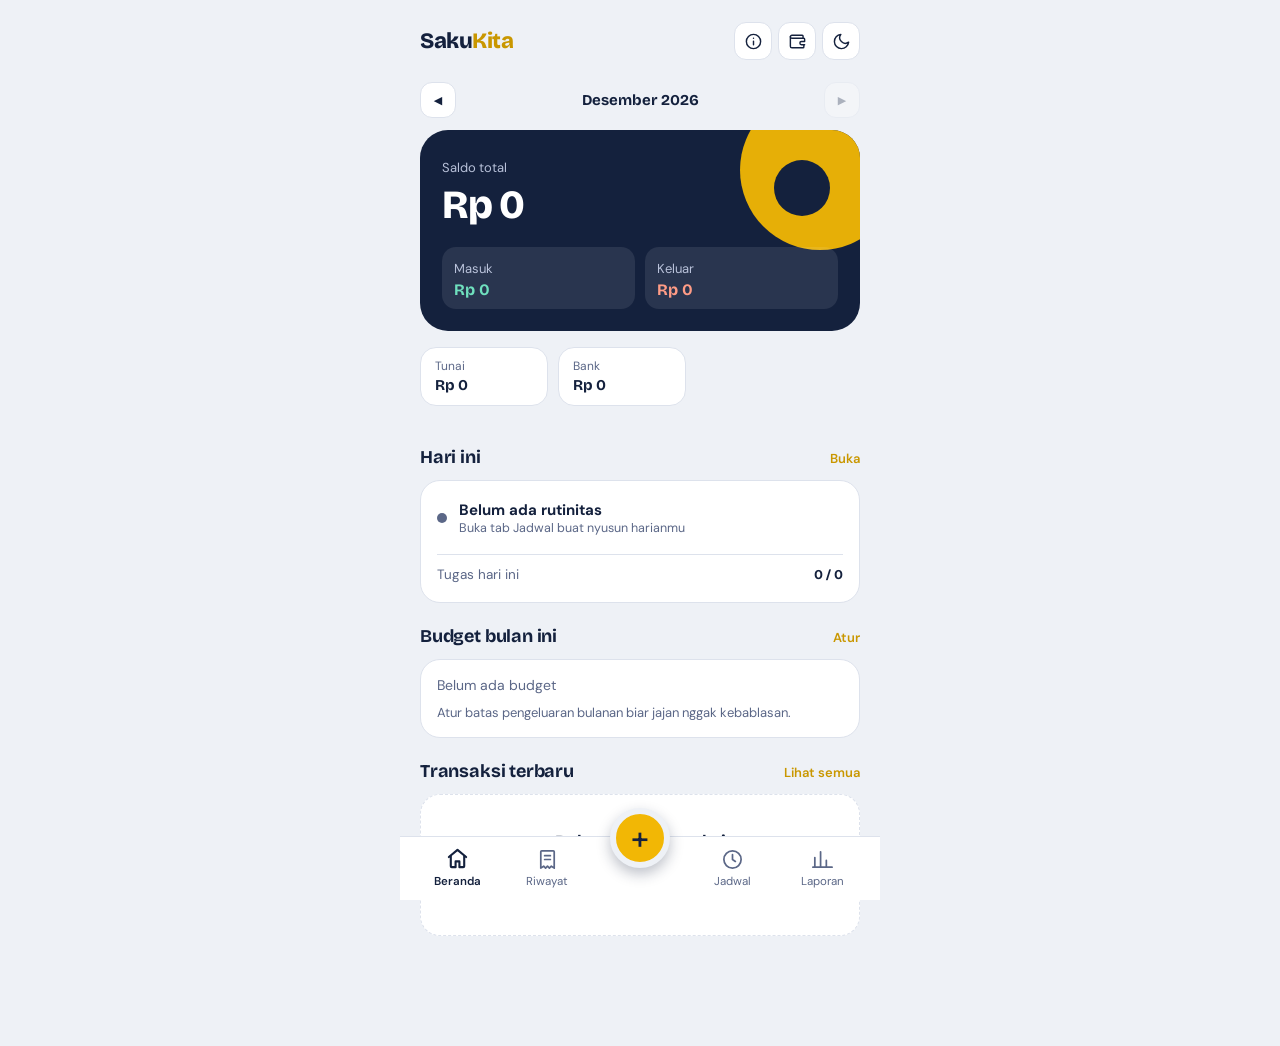
==== index.html @ b96847d8 "Update index.html" ====
<!DOCTYPE html>
<html lang="id">
<head>
<meta charset="UTF-8">
<meta name="viewport" content="width=device-width, initial-scale=1, viewport-fit=cover">
<meta name="theme-color" content="#14213D">
<title>SakuKita</title>
<link rel="preconnect" href="https://fonts.googleapis.com">
<link rel="preconnect" href="https://fonts.gstatic.com" crossorigin>
<link href="https://fonts.googleapis.com/css2?family=Bricolage+Grotesque:opsz,wght@12..96,500;12..96,700;12..96,800&family=DM+Sans:wght@400;500;600&display=swap" rel="stylesheet">
<style>
  :root {
    --paper: #EEF1F6; --card: #FFFFFF; --ink: #14213D; --ink-soft: #5B6787;
    --line: #DDE2EC; --gold: #F2B705; --gold-deep: #C99700;
    --in: #1F8A70; --out: #C8452D; --radius: 20px;
    --font-display: 'Bricolage Grotesque', system-ui, sans-serif;
    --font-body: 'DM Sans', system-ui, sans-serif;
  }
  :root[data-theme="dark"] {
    --paper: #0C1424; --card: #16213A; --ink: #F1F3F9; --ink-soft: #97A3C0;
    --line: #26324F; --gold: #F2B705; --gold-deep: #F2B705; --in: #4CC9A6; --out: #FF7A5E;
  }
  * { box-sizing: border-box; margin: 0; padding: 0; -webkit-tap-highlight-color: transparent; }
  html, body { background: var(--paper); color: var(--ink); font-family: var(--font-body); }
  body { min-height: 100vh; display: flex; justify-content: center; }
  button { font: inherit; color: inherit; cursor: pointer; border: 0; background: none; }
  input, select { font: inherit; color: inherit; }
  :focus-visible { outline: 3px solid var(--gold); outline-offset: 2px; border-radius: 8px; }

  .app { width: 100%; max-width: 480px; min-height: 100vh; position: relative; padding-bottom: 110px; }

  .top { display: flex; justify-content: space-between; align-items: center; padding: 22px 20px 6px; gap: 10px; }
  .brand { font-family: var(--font-display); font-weight: 800; font-size: 22px; letter-spacing: -0.02em; }
  .brand i { font-style: normal; color: var(--gold-deep); }
  .top-actions { display: flex; gap: 6px; }
  .icon-btn { width: 38px; height: 38px; border-radius: 12px; display: grid; place-items: center; background: var(--card); border: 1px solid var(--line); font-size: 18px; }
  .icon-btn svg { width: 19px; height: 19px; fill: none; stroke: currentColor; stroke-width: 1.8; stroke-linecap: round; stroke-linejoin: round; }

  .monthbar { display: flex; align-items: center; justify-content: space-between; gap: 8px; padding: 16px 20px 0; }
  .monthbar b { font-family: var(--font-display); font-size: 15px; font-weight: 700; text-align: center; flex: 1; }
  .monthbar button { width: 36px; height: 36px; border-radius: 12px; background: var(--card); border: 1px solid var(--line); display: grid; place-items: center; font-size: 11px; flex: none; transition: opacity .15s; }
  .monthbar button:disabled { opacity: .3; cursor: default; }
  .monthbar button.today-btn { width: auto; padding: 0 12px; font-size: 12px; font-weight: 600; }

  .hero { margin: 12px 20px 0; padding: 26px 22px 22px; border-radius: 28px; background: var(--ink); color: #fff; position: relative; overflow: hidden; }
  :root[data-theme="dark"] .hero { background: #1D2C4F; }
  .hero::after { content: ""; position: absolute; right: -40px; top: -40px; width: 160px; height: 160px; border-radius: 50%; background: var(--gold); opacity: .95; }
  .hero::before { content: ""; position: absolute; right: 30px; top: 30px; width: 56px; height: 56px; border-radius: 50%; background: var(--ink); z-index: 1; }
  :root[data-theme="dark"] .hero::before { background: #1D2C4F; }
  .hero small { color: #B9C2DA; font-size: 13px; }
  .hero .balance { font-family: var(--font-display); font-weight: 800; font-size: 40px; letter-spacing: -0.03em; margin: 4px 0 18px; position: relative; z-index: 2; }
  .hero .split { display: flex; gap: 10px; position: relative; z-index: 2; }
  .hero .pill { flex: 1; background: rgba(255,255,255,.09); border-radius: 14px; padding: 10px 12px; }
  .hero .pill b { display: block; font-family: var(--font-display); font-size: 16px; margin-top: 2px; }
  .hero .pill.in b { color: #6FE0BE; }
  .hero .pill.out b { color: #FF9C86; }

  .wallets { display: flex; gap: 10px; overflow-x: auto; padding: 16px 20px 4px; scrollbar-width: none; }
  .wallets::-webkit-scrollbar { display: none; }
  .wallet { flex: 0 0 auto; background: var(--card); border: 1px solid var(--line); border-radius: 16px; padding: 10px 14px; min-width: 128px; }
  .wallet small { color: var(--ink-soft); font-size: 12px; display: block; }
  .wallet b { font-family: var(--font-display); font-size: 15px; }

  .section { padding: 22px 20px 0; }
  .section h2 { font-family: var(--font-display); font-size: 18px; font-weight: 700; letter-spacing: -0.01em; margin-bottom: 12px; display: flex; justify-content: space-between; align-items: baseline; gap: 10px; }
  .section h2 button { font-family: var(--font-body); font-size: 13px; font-weight: 600; color: var(--gold-deep); flex: none; }

  .budget { background: var(--card); border: 1px solid var(--line); border-radius: var(--radius); padding: 16px; }
  .budget .row { display: flex; justify-content: space-between; font-size: 14px; margin-bottom: 10px; gap: 10px; }
  .budget .row span { color: var(--ink-soft); }
  .bar { height: 12px; background: var(--paper); border-radius: 99px; overflow: hidden; }
  .bar > i { display: block; height: 100%; background: var(--in); border-radius: 99px; transition: width .4s; }
  .bar > i.warn { background: var(--gold); }
  .bar > i.over { background: var(--out); }
  .budget p { font-size: 13px; color: var(--ink-soft); margin-top: 10px; }

  .banner-warn { background: rgba(242,183,5,.13); border: 1px solid rgba(242,183,5,.4); border-radius: 14px; padding: 12px 14px; font-size: 13px; line-height: 1.5; margin-top: 12px; display: flex; align-items: center; gap: 10px; }
  .banner-warn .ico { font-size: 20px; flex: none; }
  .banner-warn b { display: block; font-weight: 700; }
  .banner-warn small { color: var(--ink-soft); }

  .cats { background: var(--card); border: 1px solid var(--line); border-radius: var(--radius); padding: 16px; display: grid; gap: 14px; }
  .cat .head { display: flex; justify-content: space-between; gap: 10px; font-size: 14px; margin-bottom: 6px; }
  .cat .head b { font-weight: 600; }
  .cat .head span { color: var(--ink-soft); font-size: 13px; white-space: nowrap; }
  .cat .bar { height: 8px; }
  .cat .bar > i { background: var(--ink); }
  :root[data-theme="dark"] .cat .bar > i { background: var(--gold); }
  .csmall { font-size: 12.5px; color: var(--ink-soft); margin-top: 7px; }
  .csmall.warn { color: var(--gold-deep); font-weight: 600; }
  .csmall.over { color: var(--out); font-weight: 600; }

  .tx-group { margin-bottom: 14px; }
  .tx-date { font-size: 13px; color: var(--ink-soft); margin: 0 4px 8px; }
  .tx { display: flex; align-items: center; gap: 12px; background: var(--card); border: 1px solid var(--line); border-radius: 16px; padding: 12px 14px; margin-bottom: 8px; width: 100%; text-align: left; }
  .tx .emoji { width: 42px; height: 42px; border-radius: 13px; background: var(--paper); display: grid; place-items: center; font-size: 20px; flex: none; }
  .tx .meta { flex: 1; min-width: 0; }
  .tx .meta b { display: block; font-weight: 600; font-size: 15px; white-space: nowrap; overflow: hidden; text-overflow: ellipsis; }
  .tx .meta small { color: var(--ink-soft); font-size: 12.5px; display: block; white-space: nowrap; overflow: hidden; text-overflow: ellipsis; }
  .tx .amt { font-family: var(--font-display); font-weight: 700; font-size: 15px; white-space: nowrap; }
  .tx .amt.in { color: var(--in); }
  .tx .amt.out { color: var(--out); }

  .empty { text-align: center; padding: 34px 20px; background: var(--card); border: 1px dashed var(--line); border-radius: var(--radius); color: var(--ink-soft); font-size: 14px; line-height: 1.5; }
  .empty b { display: block; color: var(--ink); font-family: var(--font-display); font-size: 17px; margin-bottom: 4px; }

  .seg { display: grid; grid-template-columns: 1fr 1fr; background: var(--paper); border-radius: 14px; padding: 4px; margin-bottom: 16px; }
  .seg.three { grid-template-columns: repeat(3, 1fr); }
  .seg button { padding: 10px 4px; border-radius: 11px; font-weight: 600; font-size: 13px; color: var(--ink-soft); transition: all .15s; }
  .seg button.on { background: var(--card); color: var(--ink); box-shadow: 0 1px 4px rgba(20,33,61,.08); }
  .seg button.on.out { background: var(--out); color: #fff; }
  .seg button.on.in { background: var(--in); color: #fff; }
  .seg button.on.transfer { background: var(--ink); color: var(--paper); }
  :root[data-theme="dark"] .seg button.on.transfer { background: var(--gold); color: #14213D; }

  .dayprogress { background: var(--card); border: 1px solid var(--line); border-radius: var(--radius); padding: 14px 16px; margin-bottom: 12px; }
  .dayprogress .row { display: flex; justify-content: space-between; align-items: baseline; margin-bottom: 8px; gap: 10px; }
  .dayprogress .row b { font-family: var(--font-display); font-size: 15px; }
  .dayprogress .row span { font-size: 13px; color: var(--ink-soft); }
  .dayprogress .bar { height: 10px; }

  .task { display: flex; align-items: flex-start; gap: 12px; background: var(--card); border: 1px solid var(--line); border-radius: 16px; padding: 13px 14px; margin-bottom: 8px; }
  .task .check { width: 26px; height: 26px; border-radius: 9px; border: 2px solid var(--line); display: grid; place-items: center; flex: none; transition: all .15s; margin-top: 1px; background: none; }
  .task .check svg { width: 15px; height: 15px; stroke: #fff; stroke-width: 3; fill: none; opacity: 0; transition: opacity .15s; }
  .task.done .check { background: var(--in); border-color: var(--in); }
  .task.done .check svg { opacity: 1; }
  .task .tmeta { flex: 1; min-width: 0; }
  .task .tmeta b { display: block; font-weight: 600; font-size: 15px; word-break: break-word; line-height: 1.35; }
  .task.done .tmeta b { text-decoration: line-through; color: var(--ink-soft); }
  .task .tmeta small { color: var(--ink-soft); font-size: 12.5px; display: flex; align-items: center; gap: 6px; flex-wrap: wrap; margin-top: 5px; }
  .cat-dot { width: 8px; height: 8px; border-radius: 50%; display: inline-block; flex: none; }
  .rec-badge { background: var(--paper); padding: 1px 7px; border-radius: 7px; font-size: 11px; }
  .task-action { margin-top: 9px; padding: 8px 12px; border-radius: 10px; background: var(--gold); color: #14213D; font-weight: 700; font-size: 12.5px; display: inline-block; }
  .task-recorded { display: inline-block; margin-top: 9px; font-size: 12px; color: var(--in); font-weight: 600; }

  .task-reminder { display: flex; align-items: center; gap: 12px; background: rgba(242,183,5,.12); border: 1px solid rgba(242,183,5,.35); border-radius: 16px; padding: 12px 14px; margin-bottom: 8px; }
  :root[data-theme="dark"] .task-reminder { background: rgba(242,183,5,.08); border-color: rgba(242,183,5,.3); }
  .task-reminder .emoji { width: 42px; height: 42px; border-radius: 13px; background: var(--card); display: grid; place-items: center; font-size: 20px; flex: none; }
  .task-reminder .rmeta { flex: 1; min-width: 0; }
  .task-reminder .rmeta b { display: block; font-weight: 600; font-size: 14.5px; }
  .task-reminder .rmeta small { color: var(--ink-soft); font-size: 12.5px; }

  .task-group-title { font-size: 12.5px; color: var(--ink-soft); margin: 14px 4px 8px; font-weight: 600; letter-spacing: .02em; text-transform: uppercase; }

  .nowline { display: flex; align-items: center; gap: 8px; margin: 10px 0; font-size: 11px; font-weight: 700; color: var(--out); letter-spacing: .06em; }
  .nowline::before, .nowline::after { content: ''; flex: 1; height: 2px; background: var(--out); opacity: .5; border-radius: 2px; }

  .routine { display: flex; align-items: stretch; gap: 10px; background: var(--card); border: 1px solid var(--line); border-left: 4px solid var(--rc, var(--line)); border-radius: 14px; padding: 12px; margin-bottom: 8px; position: relative; transition: box-shadow .2s, background .2s; }
  .routine.active { border-color: var(--rc); box-shadow: 0 0 0 2px rgba(242,183,5,.28), 0 4px 12px rgba(20,33,61,.08); background: linear-gradient(90deg, rgba(242,183,5,.06), transparent 60%); }
  .routine.done { opacity: .62; }
  .routine.done .rtitle b { text-decoration: line-through; }
  .rtime { display: flex; flex-direction: column; align-items: center; justify-content: center; min-width: 50px; padding-right: 10px; border-right: 1px dashed var(--line); }
  .rtime b { font-family: var(--font-display); font-size: 13.5px; font-weight: 700; letter-spacing: -0.01em; }
  .rtime span { font-size: 11px; color: var(--ink-soft); margin-top: 2px; }
  .rbody { flex: 1; min-width: 0; }
  .rtitle { display: flex; align-items: center; gap: 6px; margin-bottom: 3px; }
  .rtitle b { font-size: 15px; font-weight: 600; word-break: break-word; }
  .remoji { font-size: 16px; flex: none; }
  .rbody > small { font-size: 12px; color: var(--ink-soft); display: block; }
  .rnow { font-size: 11.5px; font-weight: 700; color: var(--gold-deep); margin-top: 6px; }
  .routine .check { width: 26px; height: 26px; border-radius: 9px; border: 2px solid var(--line); display: grid; place-items: center; flex: none; align-self: center; background: none; transition: all .15s; }
  .routine .check svg { width: 15px; height: 15px; stroke: #fff; stroke-width: 3; fill: none; opacity: 0; transition: opacity .15s; }
  .routine .check.on { background: var(--in); border-color: var(--in); }
  .routine .check.on svg { opacity: 1; }

  .conflict-warn { background: rgba(200,69,45,.1); border: 1px solid rgba(200,69,45,.35); border-radius: 14px; padding: 12px 14px; margin-bottom: 12px; font-size: 13px; color: var(--out); }
  .conflict-warn b { display: block; font-weight: 700; margin-bottom: 4px; }
  .conflict-warn ul { list-style: none; padding-left: 0; }
  .conflict-warn li { margin: 3px 0; padding-left: 14px; position: relative; line-height: 1.4; }
  .conflict-warn li::before { content: '⚠'; position: absolute; left: 0; }

  .streak-card { background: linear-gradient(135deg, var(--gold), var(--gold-deep)); color: #14213D; border-radius: 16px; padding: 14px 16px; margin-top: 12px; display: flex; align-items: center; gap: 12px; }
  .streak-card .fire { font-size: 26px; }
  .streak-card b { display: block; font-family: var(--font-display); font-size: 16px; font-weight: 800; }
  .streak-card small { font-size: 12.5px; opacity: .8; }

  .nowblock { display: flex; align-items: center; gap: 12px; padding: 2px 0 8px; }
  .nowdot { width: 10px; height: 10px; border-radius: 50%; background: var(--out); box-shadow: 0 0 0 4px rgba(200,69,45,.15); animation: pulse 1.8s infinite; flex: none; }
  .nowblock.free .nowdot { background: var(--ink-soft); box-shadow: none; animation: none; }
  @keyframes pulse { 0%,100% { transform: scale(1); } 50% { transform: scale(1.18); } }
  .nowblock b { font-size: 15px; font-weight: 700; }
  .nowblock small { display: block; font-size: 12.5px; color: var(--ink-soft); }
  .nextline { font-size: 13px; color: var(--ink-soft); padding: 8px 0 2px; border-top: 1px dashed var(--line); margin-top: 6px; }
  .nextline b { color: var(--ink); }
  .divline { height: 1px; background: var(--line); margin: 10px 0 8px; }
  .home-row { display: flex; justify-content: space-between; align-items: center; font-size: 13.5px; padding: 3px 0; }
  .home-row span { color: var(--ink-soft); }
  .home-row b { font-family: var(--font-display); font-weight: 700; }

  .tpl-card { background: var(--paper); border: 1.5px solid var(--line); border-radius: 16px; padding: 14px; margin-bottom: 10px; text-align: left; width: 100%; display: block; transition: all .15s; }
  .tpl-card:hover, .tpl-card:active { border-color: var(--gold); }
  .tpl-card b { display: block; font-family: var(--font-display); font-weight: 700; font-size: 16px; margin-bottom: 4px; }
  .tpl-card small { color: var(--ink-soft); font-size: 12.5px; line-height: 1.4; }

  .nav { position: fixed; bottom: 0; left: 50%; transform: translateX(-50%); width: 100%; max-width: 480px; background: var(--card); border-top: 1px solid var(--line); display: flex; justify-content: space-around; align-items: center; padding: 6px 12px calc(6px + env(safe-area-inset-bottom)); min-height: 64px; z-index: 20; }
.nav button { flex: 1; display: flex; flex-direction: column; align-items: center; justify-content: center; gap: 3px; font-size: 11.5px; color: var(--ink-soft); padding: 4px 2px; border-radius: 12px; }
.nav button svg { width: 23px; height: 23px; fill: none; stroke: currentColor; stroke-width: 1.8; stroke-linecap: round; stroke-linejoin: round; transition: transform .15s; }
.nav button.active { color: var(--ink); font-weight: 600; }
.nav button.active svg { stroke-width: 2.2; transform: translateY(-1px); }
.nav .spacer { flex: 1.1; }

/* FAB nyatu dengan nav: ring warna nav + posisi pas di tengah garis atas */
.fab {
  position: fixed;
  bottom: calc(64px + env(safe-area-inset-bottom) - 32px); /* setengah FAB nembus ke atas nav */
  left: 50%; transform: translateX(-50%);
  width: 60px; height: 60px; border-radius: 50%;
  background: var(--gold); color: #14213D;
  font-size: 32px; font-weight: 500;
  display: grid; place-items: center;
  border: 6px solid var(--paper);            /* ring = warna latar, bikin efek "lekukan" */
  box-shadow: 0 6px 14px rgba(20,33,61,.28);
  z-index: 30; transition: transform .12s;
}
.fab:active { transform: translateX(-50%) scale(.94); }

  .overlay { position: fixed; inset: 0; background: rgba(12,20,36,.55); z-index: 40; display: none; align-items: flex-end; justify-content: center; }
  .overlay.open { display: flex; }
  .sheet { background: var(--card); width: 100%; max-width: 480px; border-radius: 28px 28px 0 0; padding: 20px 20px calc(24px + env(safe-area-inset-bottom)); max-height: 92vh; overflow-y: auto; animation: up .22s ease-out; }
  @keyframes up { from { transform: translateY(40px); opacity: .4; } to { transform: none; opacity: 1; } }
  .sheet .grab { width: 44px; height: 5px; background: var(--line); border-radius: 9px; margin: 0 auto 16px; }
  .sheet h3 { font-family: var(--font-display); font-size: 20px; margin-bottom: 14px; }

  .amount-input { display: flex; align-items: baseline; gap: 8px; border-bottom: 2px solid var(--line); padding-bottom: 8px; margin-bottom: 18px; }
  .amount-input span { font-family: var(--font-display); font-size: 22px; color: var(--ink-soft); font-weight: 700; }
  .amount-input input { flex: 1; min-width: 0; border: 0; background: none; font-family: var(--font-display); font-weight: 800; font-size: 38px; letter-spacing: -0.03em; outline: none; }
  .amount-input:focus-within { border-color: var(--gold); }

  .label { font-size: 13px; color: var(--ink-soft); margin: 4px 0 8px; display: block; }
  .chips { display: flex; flex-wrap: wrap; gap: 8px; margin-bottom: 14px; }
  .chip { padding: 9px 13px; border-radius: 99px; background: var(--paper); border: 1.5px solid transparent; font-size: 14px; font-weight: 500; display: inline-flex; align-items: center; gap: 6px; }
  .chip.on { border-color: var(--ink); background: var(--card); font-weight: 600; }
  :root[data-theme="dark"] .chip.on { border-color: var(--gold); }
  .chip.small { padding: 6px 11px; font-size: 12.5px; }
  .chip .cat-dot { width: 9px; height: 9px; border-radius: 50%; flex: none; }

  .field { width: 100%; padding: 13px 14px; border-radius: 14px; border: 1.5px solid var(--line); background: var(--paper); margin-bottom: 14px; outline: none; }
  .field:focus { border-color: var(--gold); }
  .row2 { display: grid; grid-template-columns: 1fr 1fr; gap: 10px; }

  .btn { width: 100%; padding: 15px; border-radius: 16px; background: var(--ink); color: var(--paper); font-weight: 700; font-size: 16px; margin-top: 4px; }
  :root[data-theme="dark"] .btn { background: var(--gold); color: #14213D; }
  .btn.ghost { background: none; color: var(--out); border: 1.5px solid var(--line); margin-top: 8px; font-weight: 600; }
  .btn.plain { background: var(--paper); color: var(--ink); }
  :root[data-theme="dark"] .btn.plain { background: var(--paper); color: var(--ink); }

  .hint { font-size: 12.5px; color: var(--ink-soft); margin: -6px 0 14px; line-height: 1.5; }

  .brow { display: flex; align-items: center; justify-content: space-between; gap: 12px; padding: 7px 0; border-bottom: 1px solid var(--line); }
  .brow:last-child { border-bottom: 0; }
  .brow span { font-size: 14px; }
  .binput { width: 148px; text-align: right; border: 1.5px solid var(--line); background: var(--paper); border-radius: 11px; padding: 9px 11px; outline: none; font-weight: 600; font-size: 14px; }
  .binput:focus { border-color: var(--gold); }

  /* ===== ABOUT ===== */
  .about-hero { text-align: center; padding: 8px 0 18px; }
  .about-hero .logo { font-family: var(--font-display); font-weight: 800; font-size: 34px; letter-spacing: -0.03em; }
  .about-hero .logo i { font-style: normal; color: var(--gold-deep); }
  .about-hero .tag { color: var(--ink-soft); font-size: 13px; margin-top: 4px; }
  .about-block { margin-bottom: 22px; }
  .about-block h4 { font-family: var(--font-display); font-size: 15px; font-weight: 700; margin-bottom: 10px; display: flex; align-items: center; gap: 8px; }
  .about-block p { font-size: 13.5px; color: var(--ink-soft); line-height: 1.6; }
  .feat { display: flex; align-items: flex-start; gap: 10px; padding: 9px 0; border-bottom: 1px solid var(--line); }
  .feat:last-child { border-bottom: 0; }
  .feat .fi { font-size: 18px; flex: none; width: 24px; text-align: center; }
  .feat .ft { font-size: 13.5px; line-height: 1.45; }
  .feat .ft b { display: block; font-weight: 600; margin-bottom: 2px; }
  .feat .ft small { color: var(--ink-soft); font-size: 12.5px; }
  .priv-box { background: var(--paper); border-radius: 14px; padding: 14px; margin-bottom: 10px; }
  .priv-ok { border-left: 4px solid var(--in); }
  .priv-warn { border-left: 4px solid var(--gold); }
  .priv-box h5 { font-size: 13.5px; font-weight: 700; margin-bottom: 8px; }
  .priv-box ul { list-style: none; padding: 0; }
  .priv-box li { font-size: 13px; line-height: 1.5; color: var(--ink-soft); padding-left: 18px; position: relative; margin: 6px 0; }
  .priv-box li::before { content: '✓'; position: absolute; left: 0; color: var(--in); font-weight: 700; }
  .priv-warn li::before { content: '!'; color: var(--gold-deep); }
  .credit-box { background: var(--card); border: 1px solid var(--line); border-radius: 14px; padding: 14px; text-align: center; }
  .credit-box p { font-size: 13.5px; line-height: 1.7; }
  .credit-box b { font-family: var(--font-display); font-weight: 700; }
  .wa-btn { display: flex; align-items: center; justify-content: center; gap: 8px; width: 100%; padding: 14px; border-radius: 14px; background: #25D366; color: #fff; font-weight: 700; font-size: 15px; text-decoration: none; margin-top: 12px; }
  .wa-btn:active { transform: scale(.98); }
  .about-footer { text-align: center; color: var(--ink-soft); font-size: 12.5px; padding: 10px 0 4px; }

  /* ===== PIN LOCK ===== */
  .pin-lock { position: fixed; inset: 0; background: var(--paper); z-index: 100; display: none; place-items: center; padding: 24px; }
  .pin-lock.open { display: grid; }
  .pin-box { width: 100%; max-width: 320px; text-align: center; }
  .pin-box .logo { font-family: var(--font-display); font-weight: 800; font-size: 30px; letter-spacing: -0.03em; margin-bottom: 4px; }
  .pin-box .logo i { font-style: normal; color: var(--gold-deep); }
  .pin-box .sub { color: var(--ink-soft); font-size: 13px; margin-bottom: 24px; }
  .pin-box .lock-ic { font-size: 42px; margin-bottom: 6px; }
  .pin-input { width: 100%; padding: 16px; border-radius: 14px; border: 2px solid var(--line); background: var(--card); text-align: center; font-family: var(--font-display); font-size: 26px; font-weight: 700; letter-spacing: 8px; outline: none; margin-bottom: 12px; }
  .pin-input:focus { border-color: var(--gold); }
  .pin-input.error { animation: shake .35s; border-color: var(--out); }
  @keyframes shake { 0%,100% { transform: translateX(0); } 20%,60% { transform: translateX(-7px); } 40%,80% { transform: translateX(7px); } }
  .pin-err { color: var(--out); font-size: 12.5px; min-height: 18px; margin-bottom: 6px; font-weight: 600; }

  .toast { position: fixed; left: 50%; bottom: 110px; transform: translateX(-50%) translateY(20px); background: var(--ink); color: var(--paper); padding: 11px 18px; border-radius: 14px; font-size: 14px; font-weight: 500; opacity: 0; pointer-events: none; transition: .25s; z-index: 60; max-width: 90%; text-align: center; }
  :root[data-theme="dark"] .toast { background: var(--gold); color: #14213D; }
  .toast.show { opacity: 1; transform: translateX(-50%) translateY(0); }

  .hidden { display: none !important; }

  /* ===== TRANSISI ANTAR TAB ===== */
  .app > main { animation: viewEnter .28s cubic-bezier(.22,.9,.35,1) both; }
  @keyframes viewEnter {
    from { opacity: 0; transform: translateY(10px); }
    to   { opacity: 1; transform: none; }
  }
  .nav button:active svg { transform: scale(.88); }

  @media (prefers-reduced-motion: reduce) { * { animation: none !important; transition: none !important; } }
</style>
</head>
<body>

<!-- ===== PIN LOCK ===== -->
<div class="pin-lock" id="pinLock">
  <div class="pin-box">
    <div class="lock-ic">🔒</div>
    <div class="logo">Saku<i>Kita</i></div>
    <div class="sub">Masukkan PIN buat buka aplikasi</div>
    <input class="pin-input" id="pinLockInput" type="password" inputmode="numeric" maxlength="6" placeholder="••••" autocomplete="off">
    <div class="pin-err" id="pinLockErr"></div>
    <button class="btn" id="pinUnlock">Buka</button>
  </div>
</div>

<div class="app" id="app">

  <header class="top">
    <div class="brand">Saku<i>Kita</i></div>
    <div class="top-actions">
      <button class="icon-btn" id="aboutBtn" aria-label="Tentang aplikasi">
        <svg viewBox="0 0 24 24"><circle cx="12" cy="12" r="9"/><path d="M12 16v-4.5M12 8h.01"/></svg>
      </button>
      <button class="icon-btn" id="walletNavBtn" aria-label="Kelola dompet">
        <svg viewBox="0 0 24 24"><path d="M19 7V5a1 1 0 0 0-1-1H5a2 2 0 0 0-2 2v12a2 2 0 0 0 2 2h14a1 1 0 0 0 1-1v-3"/><path d="M3 6a2 2 0 0 0 2 2h15a1 1 0 0 1 1 1v3h-4a2 2 0 0 0 0 4h4"/></svg>
      </button>
      <button class="icon-btn" id="themeBtn" aria-label="Ganti tema"></button>
    </div>
  </header>

  <!-- ===== BERANDA ===== -->
  <main id="viewHome">
    <div class="monthbar">
      <button data-mv="-1" aria-label="Bulan sebelumnya">◀</button>
      <b data-mlabel></b>
      <button data-mv="1" aria-label="Bulan berikutnya">▶</button>
    </div>

    <section class="hero">
      <small>Saldo total</small>
      <div class="balance" id="totalBalance">Rp 0</div>
      <div class="split">
        <div class="pill in"><small>Masuk</small><b id="monthIn">Rp 0</b></div>
        <div class="pill out"><small>Keluar</small><b id="monthOut">Rp 0</b></div>
      </div>
    </section>

    <div class="wallets" id="walletList"></div>

    <section class="section" id="backupReminderSection" style="padding-top:14px">
      <div id="backupReminder"></div>
    </section>

    <section class="section">
      <h2>Hari ini <button id="goSchedule">Buka</button></h2>
      <div class="budget" id="todayCard"></div>
    </section>

    <section class="section">
      <h2>Budget bulan ini <button id="editBudget">Atur</button></h2>
      <div class="budget" id="budgetCard"></div>
    </section>

    <section class="section">
      <h2>Transaksi terbaru <button id="seeAll">Lihat semua</button></h2>
      <div id="recentList"></div>
    </section>
  </main>

  <!-- ===== RIWAYAT ===== -->
  <main id="viewHistory" class="hidden">
    <section class="section">
      <h2>Semua transaksi</h2>
      <input class="field" id="searchInput" placeholder="Cari catatan, kategori, atau nominal" autocomplete="off">
      <div class="chips" id="filterChips"></div>
      <div id="historyList"></div>
    </section>
  </main>

  <!-- ===== JADWAL ===== -->
  <main id="viewSchedule" class="hidden">
    <div class="monthbar">
      <button data-dv="-1" aria-label="Hari sebelumnya">◀</button>
      <b data-dlabel></b>
      <button data-dv="1" aria-label="Hari berikutnya">▶</button>
      <button class="today-btn" id="todayBtn" aria-label="Hari ini">Hari ini</button>
    </div>

    <section class="section" style="padding-top:14px">
      <div class="seg" id="schedSeg">
        <button data-seg="routines" class="on">🕐 Rutinitas</button>
        <button data-seg="tasks">✅ Tugas</button>
      </div>
      <div id="segRoutines">
        <div id="nowCard"></div>
        <div id="conflictBox"></div>
        <div id="routineTimeline"></div>
        <div id="durationSummary"></div>
        <div id="streakBox"></div>
      </div>
      <div id="segTasks" class="hidden">
        <div class="dayprogress" id="dayProgress"></div>
        <div id="taskList"></div>
      </div>
    </section>

    <section class="section hidden" id="tplSection">
      <h2>Template rutinitas <button id="openTemplates">Pilih</button></h2>
      <p class="hint" style="margin:0">Sekali klik isi rutinitas harian sesuai gaya hidupmu.</p>
    </section>

    <section class="section hidden" id="taskRecSection">
      <h2>Kegiatan berulang <button id="addTaskRec">Tambah</button></h2>
      <div id="taskRecList"></div>
    </section>
  </main>

  <!-- ===== LAPORAN ===== -->
  <main id="viewReport" class="hidden">
    <div class="monthbar">
      <button data-mv="-1" aria-label="Bulan sebelumnya">◀</button>
      <b data-mlabel></b>
      <button data-mv="1" aria-label="Bulan berikutnya">▶</button>
    </div>

    <section class="section">
      <h2>Pengeluaran per kategori</h2>
      <div class="cats" id="catBreakdown"></div>
    </section>

    <section class="section">
      <h2>Transaksi berulang <button id="addRec">Tambah</button></h2>
      <div id="recList"></div>
    </section>

    <section class="section">
      <h2>Keamanan & pengingat</h2>
      <button class="btn plain" id="pinManageBtn">🔒 Kunci aplikasi (PIN)</button>
      <button class="btn plain" id="notifBtn" style="margin-top:8px">🔔 Aktifkan pengingat jadwal</button>
      <p class="hint" style="margin-top:8px">Notifikasi cuma jalan waktu aplikasi ini terbuka di tab/HP. Nggak butuh server.</p>
    </section>

    <section class="section">
      <h2>Kelola data</h2>
      <button class="btn plain" id="exportBtn">Unduh backup (JSON)</button>
      <button class="btn plain" id="importBtn" style="margin-top:8px">Pulihkan dari backup</button>
      <input type="file" id="importFile" accept="application/json" class="hidden">
      <button class="btn ghost" id="resetBtn">Hapus semua data</button>
      <p class="hint" style="margin-top:12px">Data tersimpan di browser HP/laptop ini saja. Kalau cache dihapus, data ikut hilang, jadi rajin-rajin unduh backup.</p>
    </section>

    <section class="section">
      <h2>Tentang aplikasi</h2>
      <button class="btn plain" id="aboutBtn2">ⓘ Tentang SakuKita</button>
    </section>
  </main>

</div>

<!-- Bottom nav -->
<nav class="nav" aria-label="Menu utama">
  <button data-view="Home" class="active">
    <svg viewBox="0 0 24 24"><path d="M3 10.5 12 3l9 7.5"/><path d="M5 9.5V20a1 1 0 0 0 1 1h4v-6h4v6h4a1 1 0 0 0 1-1V9.5"/></svg>
    Beranda
  </button>
  <button data-view="History">
    <svg viewBox="0 0 24 24"><path d="M6 3h12a1 1 0 0 1 1 1v17l-3-2-2 2-2-2-2 2-2-2-3 2V4a1 1 0 0 1 1-1Z"/><path d="M9 8h6M9 12h6"/></svg>
    Riwayat
  </button>
  <div class="spacer"></div>
  <button data-view="Schedule">
    <svg viewBox="0 0 24 24"><circle cx="12" cy="12" r="9"/><path d="M12 7v5l3 2"/></svg>
    Jadwal
  </button>
  <button data-view="Report">
    <svg viewBox="0 0 24 24"><path d="M4 20V10M10 20V4M16 20v-7M22 20H2"/></svg>
    Laporan
  </button>
</nav>
<button class="fab" id="fab" aria-label="Tambah">+</button>

<!-- Sheet: transaksi -->
<div class="overlay" id="txOverlay">
  <div class="sheet" role="dialog" aria-modal="true">
    <div class="grab"></div>
    <h3 id="txTitle">Catat transaksi</h3>
    <div class="seg three" id="typeSeg">
      <button data-type="out" class="on out">Keluar</button>
      <button data-type="in">Masuk</button>
      <button data-type="transfer">Transfer</button>
    </div>
    <div class="amount-input"><span>Rp</span><input id="amountInput" inputmode="numeric" placeholder="0" autocomplete="off"></div>
    <div id="catBlock">
      <span class="label">Kategori</span>
      <div class="chips" id="catChips"></div>
    </div>
    <span class="label" id="walletLabel">Dompet</span>
    <div class="chips" id="walletChips"></div>
    <div id="toWalletBlock" class="hidden">
      <span class="label">Ke dompet</span>
      <div class="chips" id="toWalletChips"></div>
    </div>
    <span class="label">Catatan (opsional)</span>
    <input class="field" id="noteInput" placeholder="Contoh: makan siang di warteg" maxlength="60">
    <span class="label">Tanggal</span>
    <input class="field" type="date" id="dateInput">
    <button class="btn" id="saveTx">Simpan</button>
    <button class="btn ghost hidden" id="deleteTx">Hapus transaksi ini</button>
  </div>
</div>

<!-- Sheet: budget -->
<div class="overlay" id="budgetOverlay">
  <div class="sheet" role="dialog" aria-modal="true">
    <div class="grab"></div>
    <h3>Atur budget bulanan</h3>
    <span class="label">Budget total</span>
    <div class="amount-input"><span>Rp</span><input id="budgetInput" inputmode="numeric" placeholder="0" autocomplete="off"></div>
    <p class="hint">Batas total pengeluaran per bulan. Isi 0 kalau mau matiin budget total.</p>
    <span class="label">Budget per kategori (opsional)</span>
    <div id="catBudgetList"></div>
    <button class="btn" id="saveBudget" style="margin-top:16px">Simpan budget</button>
  </div>
</div>

<!-- Sheet: dompet -->
<div class="overlay" id="walletOverlay">
  <div class="sheet" role="dialog" aria-modal="true">
    <div class="grab"></div>
    <h3>Kelola dompet</h3>
    <div id="walletManage"></div>
    <span class="label" style="margin-top:14px">Tambah dompet baru</span>
    <input class="field" id="newWalletName" placeholder="Nama, contoh: GoPay" maxlength="20">
    <div class="amount-input"><span>Rp</span><input id="newWalletBal" inputmode="numeric" placeholder="Saldo awal" autocomplete="off"></div>
    <button class="btn" id="addWallet">Tambah dompet</button>
  </div>
</div>

<!-- Sheet: transaksi berulang -->
<div class="overlay" id="recOverlay">
  <div class="sheet" role="dialog" aria-modal="true">
    <div class="grab"></div>
    <h3>Transaksi berulang</h3>
    <div class="seg" id="recTypeSeg">
      <button data-rt="out" class="on out">Keluar</button>
      <button data-rt="in">Masuk</button>
    </div>
    <div class="amount-input"><span>Rp</span><input id="recAmount" inputmode="numeric" placeholder="0" autocomplete="off"></div>
    <span class="label">Kategori</span>
    <div class="chips" id="recCatChips"></div>
    <span class="label">Dompet</span>
    <div class="chips" id="recWalletChips"></div>
    <span class="label">Catatan (opsional)</span>
    <input class="field" id="recNote" placeholder="Contoh: langganan Netflix" maxlength="60">
    <span class="label">Tanggal tiap bulan (1–31)</span>
    <input class="field" id="recDay" type="number" min="1" max="31" value="1" inputmode="numeric">
    <p class="hint">Kalau bulannya lebih pendek, otomatis pakai tanggal terakhir (misal 31 jadi 30/28).</p>
    <button class="btn" id="saveRec">Simpan</button>
  </div>
</div>

<!-- Sheet: tugas -->
<div class="overlay" id="taskOverlay">
  <div class="sheet" role="dialog" aria-modal="true">
    <div class="grab"></div>
    <h3 id="taskTitle">Tambah tugas</h3>
    <input class="field" id="taskTitleInput" placeholder="Judul, contoh: Beli galon" maxlength="60">
    <div class="row2">
      <div><span class="label">Tanggal</span><input class="field" type="date" id="taskDate"></div>
      <div><span class="label">Jam (opsional)</span><input class="field" type="time" id="taskTime"></div>
    </div>
    <span class="label">Kategori</span>
    <div class="chips" id="taskCatChips"></div>
    <span class="label">Estimasi biaya (opsional)</span>
    <div class="amount-input"><span>Rp</span><input id="taskCost" inputmode="numeric" placeholder="0" autocomplete="off"></div>
    <p class="hint">Isi kalau tugas ini bakal keluar duit. Pas kamu tandai selesai, muncul tombol buat langsung catat jadi pengeluaran.</p>
    <div id="taskWalletBlock">
      <span class="label">Dompet buat catat pengeluaran</span>
      <div class="chips" id="taskWalletChips"></div>
    </div>
    <button class="btn" id="saveTask">Simpan tugas</button>
    <button class="btn ghost hidden" id="deleteTask">Hapus tugas</button>
  </div>
</div>

<!-- Sheet: tugas berulang -->
<div class="overlay" id="taskRecOverlay">
  <div class="sheet" role="dialog" aria-modal="true">
    <div class="grab"></div>
    <h3>Kegiatan berulang</h3>
    <input class="field" id="trTitle" placeholder="Judul, contoh: Olahraga pagi" maxlength="60">
    <span class="label">Frekuensi</span>
    <div class="seg three" id="trFreqSeg">
      <button data-freq="daily" class="on transfer">Harian</button>
      <button data-freq="weekly">Mingguan</button>
      <button data-freq="monthly">Bulanan</button>
    </div>
    <div id="trWeeklyBlock" class="hidden">
      <span class="label">Hari</span>
      <div class="chips" id="trDowChips"></div>
    </div>
    <div id="trMonthlyBlock" class="hidden">
      <span class="label">Tanggal (1–31)</span>
      <input class="field" id="trDom" type="number" min="1" max="31" value="1" inputmode="numeric">
    </div>
    <div class="row2">
      <div><span class="label">Jam (opsional)</span><input class="field" type="time" id="trTime"></div>
      <div></div>
    </div>
    <span class="label">Kategori</span>
    <div class="chips" id="trCatChips"></div>
    <span class="label">Estimasi biaya (opsional)</span>
    <div class="amount-input"><span>Rp</span><input id="trCost" inputmode="numeric" placeholder="0" autocomplete="off"></div>
    <span class="label">Dompet</span>
    <div class="chips" id="trWalletChips"></div>
    <button class="btn" id="saveTaskRec">Simpan kegiatan berulang</button>
  </div>
</div>

<!-- Sheet: rutinitas -->
<div class="overlay" id="routineOverlay">
  <div class="sheet" role="dialog" aria-modal="true">
    <div class="grab"></div>
    <h3 id="routineTitle">Tambah rutinitas</h3>
    <input class="field" id="rTitle" placeholder="Judul, contoh: Olahraga pagi" maxlength="40">
    <span class="label">Kategori</span>
    <div class="chips" id="rCatChips"></div>
    <div class="row2">
      <div><span class="label">Mulai</span><input class="field" type="time" id="rStart" value="06:00"></div>
      <div><span class="label">Selesai</span><input class="field" type="time" id="rEnd" value="07:00"></div>
    </div>
    <span class="label">Hari aktif</span>
    <div class="chips" id="rDayChips"></div>
    <div class="chips" style="margin-top:-6px">
      <button class="chip small" data-daypreset="weekday">Sen–Jum</button>
      <button class="chip small" data-daypreset="weekend">Sab–Min</button>
      <button class="chip small" data-daypreset="all">Tiap hari</button>
    </div>
    <span class="label">Estimasi biaya (opsional)</span>
    <div class="amount-input"><span>Rp</span><input id="rCost" inputmode="numeric" placeholder="0" autocomplete="off"></div>
    <div id="rWalletBlock" class="hidden">
      <span class="label">Dompet buat catat pengeluaran</span>
      <div class="chips" id="rWalletChips"></div>
    </div>
    <button class="btn" id="saveRoutine">Simpan rutinitas</button>
    <button class="btn ghost hidden" id="deleteRoutine">Hapus rutinitas</button>
  </div>
</div>

<!-- Sheet: template rutinitas -->
<div class="overlay" id="templateOverlay">
  <div class="sheet" role="dialog" aria-modal="true">
    <div class="grab"></div>
    <h3>Template rutinitas</h3>
    <p class="hint">Pilih template, langsung ditambahkan ke rutinitas. Bisa diedit atau dihapus setelahnya.</p>
    <div id="templateList"></div>
  </div>
</div>

<!-- Sheet: TENTANG -->
<div class="overlay" id="aboutOverlay">
  <div class="sheet" role="dialog" aria-modal="true" aria-labelledby="aboutTitle">
    <div class="grab"></div>
    <h3 id="aboutTitle" class="hidden">Tentang SakuKita</h3>

    <div class="about-hero">
      <div class="logo">Saku<i>Kita</i></div>
      <div class="tag">Pencatat keuangan pribadi yang simpel</div>
    </div>

    <div class="about-block">
      <p>SakuKita adalah pencatat keuangan pribadi yang simpel: catat pemasukan, pengeluaran, transfer antar dompet, atur budget, lihat laporan bulanan, plus rutinitas harian dan to-do list — semuanya di satu tempat.</p>
    </div>

    <div class="about-block">
      <h4>✨ Fitur utama</h4>
      <div class="feat"><div class="fi">👛</div><div class="ft"><b>Multi-dompet</b><small>Tunai, bank, e-wallet terpisah — plus transfer antar dompet tanpa ngaco di laporan.</small></div></div>
      <div class="feat"><div class="fi">📊</div><div class="ft"><b>Budget total & per kategori</b><small>Batas pengeluaran bulanan, plus alarm khusus buat kategori boros.</small></div></div>
      <div class="feat"><div class="fi">🔁</div><div class="ft"><b>Transaksi berulang</b><small>Gaji, kos, langganan Netflix/Spotify tercatat otomatis tiap bulan.</small></div></div>
      <div class="feat"><div class="fi">🕐</div><div class="ft"><b>Rutinitas & to-do</b><small>Timeline jam per jam + checklist harian, plus template siap pakai.</small></div></div>
      <div class="feat"><div class="fi">🌙</div><div class="ft"><b>Mode gelap & backup JSON</b><small>Nyaman dipakai malam, data bisa diunduh dan dipulihkan kapan saja.</small></div></div>
    </div>

    <div class="about-block">
      <h4>🔐 Keamanan & privasi</h4>
      <p style="margin-bottom:10px">Privasi kamu aman di tangan kamu. Semua catatan keuangan disimpan hanya di perangkat ini. Kami tidak punya server, tidak butuh akun, dan tidak bisa melihat datamu.</p>
      <div class="priv-box priv-ok">
        <h5>✅ Yang pasti aman</h5>
        <ul>
          <li>Data tersimpan lokal di browser perangkat (localStorage), tidak dikirim ke server mana pun.</li>
          <li>Tidak ada akun, login, pelacakan, iklan, atau analitik.</li>
          <li>Tidak ada data pribadi yang diminta (nama, email, nomor rekening).</li>
          <li>Backup dibuat dan dipulihkan sendiri oleh kamu (file JSON).</li>
        </ul>
      </div>
      <div class="priv-box priv-warn">
        <h5>⚠ Yang perlu kamu tahu</h5>
        <ul>
          <li>Data tidak dienkripsi: siapa pun yang memakai perangkat/browser yang sama bisa membukanya.</li>
          <li>Data hilang kalau cache/data browser dihapus atau ganti perangkat — rajin unduh backup.</li>
          <li>File backup JSON tidak terenkripsi. Simpan di tempat aman, jangan dibagikan sembarangan.</li>
          <li>Satu-satunya koneksi keluar: Google Fonts untuk tampilan huruf. Ini bisa membuat Google menerima alamat IP kamu.</li>
          <li>Tombol WhatsApp di bawah membuka WhatsApp. Isi chat tunduk pada kebijakan WhatsApp.</li>
        </ul>
      </div>
      <p style="font-size:12.5px;color:var(--ink-soft);line-height:1.6">PIN di aplikasi ini adalah pengaman tampilan, bukan enkripsi sungguhan. Kalau seseorang menguasai perangkatmu dan tahu caranya, dia masih bisa membuka data lewat DevTools. Jangan simpan informasi sensitif seperti nomor rekening lengkap atau PIN ATM di sini.</p>
    </div>

    <div class="about-block">
      <h4>👋 Kredit</h4>
      <div class="credit-box">
        <p>Dikembangkan oleh<br><b>Joy Digital</b></p>
        <p style="margin-top:10px;color:var(--ink-soft);font-size:12.5px">Didukung oleh <b>Maira</b></p>
        <a class="wa-btn" href="https://wa.me/6283877140463?text=Halo%20Joy%20Digital%2C%20saya%20mau%20tanya%20soal%20SakuKita" target="_blank" rel="noopener">
          💬 Hubungi kami via WhatsApp
        </a>
      </div>
    </div>

    <div class="about-footer">
      SakuKita v1.0 • © 2026 Joy Digital<br>
      Dibuat dengan ❤ untuk kamu yang mau lebih rapi soal duit.
    </div>
  </div>
</div>

<!-- Sheet: PIN setup / manage -->
<div class="overlay" id="pinOverlay">
  <div class="sheet" role="dialog" aria-modal="true" aria-labelledby="pinTitle">
    <div class="grab"></div>
    <h3 id="pinTitle">Kunci aplikasi</h3>

    <div id="pinSetupBlock">
      <p class="hint" style="margin-top:0">Buat PIN 4–6 digit. Setiap kali app dibuka, PIN ini diminta dulu. Ini pengaman tampilan, bukan enkripsi — data tetap bisa dibaca lewat DevTools kalau seseorang menguasai perangkatmu.</p>
      <span class="label">PIN baru</span>
      <input class="field" id="pinNew" type="password" inputmode="numeric" maxlength="6" placeholder="4–6 digit" autocomplete="new-password">
      <span class="label">Ulangi PIN</span>
      <input class="field" id="pinConfirm" type="password" inputmode="numeric" maxlength="6" placeholder="ulangi PIN" autocomplete="new-password">
      <div class="pin-err" id="pinSetupErr"></div>
      <button class="btn" id="pinSave">Aktifkan PIN</button>
    </div>

    <div id="pinManageBlock" class="hidden">
      <p class="hint" style="margin-top:0">PIN aktif di perangkat ini. Kamu bisa ganti atau mematikannya.</p>
      <button class="btn plain" id="pinChange">Ganti PIN</button>
      <button class="btn ghost" id="pinRemove">Matikan PIN</button>
    </div>
  </div>
</div>

<!-- Sheet: konfirmasi PIN (buat matiin) -->
<div class="overlay" id="pinConfirmOverlay">
  <div class="sheet" role="dialog" aria-modal="true">
    <div class="grab"></div>
    <h3>Masukkan PIN saat ini</h3>
    <input class="field" id="pinVerify" type="password" inputmode="numeric" maxlength="6" placeholder="PIN sekarang" autocomplete="off">
    <div class="pin-err" id="pinVerifyErr"></div>
    <button class="btn" id="pinVerifyOk">Konfirmasi</button>
  </div>
</div>

<div class="toast" id="toast"></div>

<script>
(() => {
  'use strict';

  const KEY = 'sakukita:v1';
  const APP_VERSION = '1.0';
  const CATS = {
    out: [['Makan','🍜'],['Transport','🛵'],['Belanja','🛍'],['Tagihan','💡'],['Hiburan','🎮'],['Kesehatan','💊'],['Pendidikan','📚'],['Lainnya','📦']],
    in: [['Gaji','💼'],['Bonus','🎁'],['Usaha','🏪'],['Kiriman','💌'],['Lainnya','💰']]
  };
  const EMOJI = Object.fromEntries([...CATS.out, ...CATS.in, ['Transfer','🔄']]);

  const TASK_CATS = [['Kerja','#4285F4'],['Belajar','#9C27B0'],['Pribadi','#FF9800'],['Keluarga','#E91E63'],['Lainnya','#607D8B']];
  const TASK_COLOR = Object.fromEntries(TASK_CATS);
  const TASK_EMOJI = { Kerja:'💼', Belajar:'📚', Pribadi:'🙋', Keluarga:'👨‍👩‍👧', Lainnya:'📌' };
  const TASK_TO_TX_CAT = { Kerja:'Lainnya', Belajar:'Pendidikan', Pribadi:'Lainnya', Keluarga:'Lainnya', Lainnya:'Lainnya' };

  const ROUTINE_CATS = [
    ['Tidur','😴','#5E6AD2'],['Belajar','📚','#9C27B0'],['Kerja','💼','#4285F4'],
    ['Olahraga','🏃','#1F8A70'],['Makan','🍽','#FF9800'],['Santai','🎮','#E91E63'],
    ['Persiapan','🚿','#00BCD4'],['Lainnya','📌','#607D8B']
  ];
  const RCOLOR = Object.fromEntries(ROUTINE_CATS.map(c => [c[0], c[2]]));
  const REMOJI = Object.fromEntries(ROUTINE_CATS.map(c => [c[0], c[1]]));
  const ROUTINE_TO_TX_CAT = { Makan:'Makan', Olahraga:'Kesehatan', Belajar:'Pendidikan', Kerja:'Lainnya', Tidur:'Lainnya', Santai:'Hiburan', Persiapan:'Lainnya', Lainnya:'Lainnya' };

  const DOW = ['Min','Sen','Sel','Rab','Kam','Jum','Sab'];

  const ROUTINE_TEMPLATES = {
    pelajar: {
      name: '🎒 Pelajar',
      desc: 'Sekolah pagi + belajar sore. Sen–Jum.',
      items: [
        { title:'Bangun & mandi', cat:'Persiapan', start:'05:30', end:'06:00', days:[1,2,3,4,5] },
        { title:'Sarapan', cat:'Makan', start:'06:00', end:'06:30', days:[1,2,3,4,5], cost:15000 },
        { title:'Sekolah', cat:'Belajar', start:'07:00', end:'14:00', days:[1,2,3,4,5] },
        { title:'Istirahat', cat:'Santai', start:'14:00', end:'15:30', days:[1,2,3,4,5] },
        { title:'Belajar', cat:'Belajar', start:'16:00', end:'17:30', days:[1,2,3,4,5] },
        { title:'Makan malam', cat:'Makan', start:'19:00', end:'19:45', days:[0,1,2,3,4,5,6], cost:25000 },
        { title:'Belajar / tugas', cat:'Belajar', start:'20:00', end:'22:00', days:[0,1,2,3,4,5,6] },
        { title:'Tidur', cat:'Tidur', start:'22:30', end:'05:30', days:[0,1,2,3,4,5,6] }
      ]
    },
    pekerja: {
      name: '💼 Pekerja kantoran',
      desc: 'Jam kerja 9–5 dengan olahraga pagi. Sen–Jum.',
      items: [
        { title:'Bangun', cat:'Persiapan', start:'05:30', end:'06:00', days:[1,2,3,4,5] },
        { title:'Olahraga', cat:'Olahraga', start:'06:00', end:'06:30', days:[1,2,3,4,5] },
        { title:'Mandi & sarapan', cat:'Persiapan', start:'06:30', end:'07:15', days:[1,2,3,4,5] },
        { title:'Berangkat kerja', cat:'Persiapan', start:'07:15', end:'08:00', days:[1,2,3,4,5], cost:15000 },
        { title:'Kerja', cat:'Kerja', start:'08:00', end:'12:00', days:[1,2,3,4,5] },
        { title:'Makan siang', cat:'Makan', start:'12:00', end:'13:00', days:[1,2,3,4,5], cost:25000 },
        { title:'Kerja', cat:'Kerja', start:'13:00', end:'17:00', days:[1,2,3,4,5] },
        { title:'Pulang', cat:'Persiapan', start:'17:00', end:'18:00', days:[1,2,3,4,5], cost:15000 },
        { title:'Istirahat', cat:'Santai', start:'18:00', end:'19:00', days:[0,1,2,3,4,5,6] },
        { title:'Makan malam', cat:'Makan', start:'19:00', end:'19:45', days:[0,1,2,3,4,5,6], cost:25000 },
        { title:'Waktu bebas', cat:'Santai', start:'20:00', end:'22:00', days:[0,1,2,3,4,5,6] },
        { title:'Tidur', cat:'Tidur', start:'22:30', end:'05:30', days:[0,1,2,3,4,5,6] }
      ]
    },
    freelancer: {
      name: '🧑‍💻 Freelancer',
      desc: 'Jam fleksibel, olahraga & deep work. Tiap hari.',
      items: [
        { title:'Bangun', cat:'Persiapan', start:'06:00', end:'06:30', days:[0,1,2,3,4,5,6] },
        { title:'Olahraga pagi', cat:'Olahraga', start:'06:30', end:'07:30', days:[0,1,2,3,4,5,6] },
        { title:'Sarapan & santai', cat:'Makan', start:'07:30', end:'08:30', days:[0,1,2,3,4,5,6], cost:20000 },
        { title:'Deep work', cat:'Kerja', start:'09:00', end:'12:00', days:[0,1,2,3,4,5,6] },
        { title:'Makan siang', cat:'Makan', start:'12:00', end:'13:00', days:[0,1,2,3,4,5,6], cost:25000 },
        { title:'Kerja', cat:'Kerja', start:'13:00', end:'15:00', days:[0,1,2,3,4,5,6] },
        { title:'Istirahat', cat:'Santai', start:'15:00', end:'16:00', days:[0,1,2,3,4,5,6] },
        { title:'Meeting / klien', cat:'Kerja', start:'16:00', end:'18:00', days:[1,2,3,4,5] },
        { title:'Olahraga sore', cat:'Olahraga', start:'18:00', end:'19:00', days:[1,2,3,4,5] },
        { title:'Makan malam', cat:'Makan', start:'19:00', end:'20:00', days:[0,1,2,3,4,5,6], cost:25000 },
        { title:'Belajar / hobi', cat:'Belajar', start:'20:00', end:'22:30', days:[0,1,2,3,4,5,6] },
        { title:'Tidur', cat:'Tidur', start:'22:30', end:'06:00', days:[0,1,2,3,4,5,6] }
      ]
    }
  };

  const ICON_MOON = '<svg viewBox="0 0 24 24"><path d="M21 12.8A9 9 0 1 1 11.2 3a7 7 0 0 0 9.8 9.8Z"/></svg>';
  const ICON_SUN = '<svg viewBox="0 0 24 24"><circle cx="12" cy="12" r="4"/><path d="M12 2v2M12 20v2M4.9 4.9l1.4 1.4M17.7 17.7l1.4 1.4M2 12h2M20 12h2M4.9 19.1l1.4-1.4M17.7 6.3l1.4-1.4"/></svg>';
  const ICON_CHECK = '<svg viewBox="0 0 24 24"><path d="M5 12.5 10 17l9-10"/></svg>';

  // ---------- Utilities ----------
  const uid = () => Date.now().toString(36) + Math.random().toString(36).slice(2, 7);
  const todayStr = () => {
    const d = new Date();
    return d.getFullYear() + '-' + String(d.getMonth()+1).padStart(2,'0') + '-' + String(d.getDate()).padStart(2,'0');
  };
  const $ = (id) => document.getElementById(id);
  const rp = (n) => (n < 0 ? '-' : '') + 'Rp ' + Math.abs(Math.round(n)).toLocaleString('id-ID');
  const digits = (s) => Number(String(s).replace(/\D/g,'')) || 0;
  const esc = (s) => String(s).replace(/[&<>"']/g, (c) => ({'&':'&amp;','<':'&lt;','>':'&gt;','"':'&quot;',"'":'&#39;'}[c]));
  const monthKey = (ds) => ds.slice(0,7);
  const thisMonth = () => todayStr().slice(0,7);
  const t2m = (t) => { const [h,m] = t.split(':').map(Number); return h*60+m; };
  const m2t = (m) => String(Math.floor(m/60)%24).padStart(2,'0') + ':' + String(m%60).padStart(2,'0');

  function addMonth(mk, n) {
    let [y,m] = mk.split('-').map(Number);
    m += n;
    y += Math.floor((m-1)/12);
    m = ((m-1)%12+12)%12+1;
    return y + '-' + String(m).padStart(2,'0');
  }
  function addDays(ds, n) {
    const [y,m,d] = ds.split('-').map(Number);
    const dt = new Date(y, m-1, d);
    dt.setDate(dt.getDate()+n);
    return dt.getFullYear() + '-' + String(dt.getMonth()+1).padStart(2,'0') + '-' + String(dt.getDate()).padStart(2,'0');
  }
  function daysInMonth(mk) {
    const [y,m] = mk.split('-').map(Number);
    return new Date(y, m, 0).getDate();
  }
  function daysBetween(a, b) {
    const [y1,m1,d1] = a.split('-').map(Number);
    const [y2,m2,d2] = b.split('-').map(Number);
    return Math.round(Math.abs(new Date(y2,m2-1,d2) - new Date(y1,m1-1,d1)) / 86400000);
  }
  function monthLabel(mk) {
    const [y,m] = mk.split('-').map(Number);
    return new Date(y, m-1, 1).toLocaleDateString('id-ID', {month:'long', year:'numeric'});
  }
  function dayLabel(ds) {
    const t = todayStr();
    if (ds === t) return 'Hari ini';
    if (ds === addDays(t,-1)) return 'Kemarin';
    if (ds === addDays(t,1)) return 'Besok';
    const [y,m,d] = ds.split('-').map(Number);
    return new Date(y, m-1, d).toLocaleDateString('id-ID', {weekday:'long', day:'numeric', month:'long'});
  }
  const todayDayOfWeek = (ds) => {
    const [y,m,d] = ds.split('-').map(Number);
    return new Date(y, m-1, d).getDay();
  };
  const rStartMin = (r) => t2m(r.start);
  const rEndMin = (r) => { const s = t2m(r.start), e = t2m(r.end); return e <= s ? e + 1440 : e; };
  const rDuration = (r) => rEndMin(r) - rStartMin(r);

  function hashPin(pin) {
    let h = 5381;
    const s = 'sakukita-pin-salt-v1|' + String(pin);
    for (let i = 0; i < s.length; i++) {
      h = ((h << 5) + h) + s.charCodeAt(i);
      h = h | 0;
    }
    return (h >>> 0).toString(36);
  }

  let toastTimer;
  function toast(msg) {
    const el = $('toast');
    el.textContent = msg;
    el.classList.add('show');
    clearTimeout(toastTimer);
    toastTimer = setTimeout(() => el.classList.remove('show'), 2400);
  }

  // ---------- Storage ----------
  function defaults() {
    return {
      theme: 'light', budget: 0, catBudgets: {},
      wallets: [
        { id:'w_tunai', name:'Tunai', start:0 },
        { id:'w_bank', name:'Bank', start:0 }
      ],
      tx: [], recurring: [],
      tasks: [], taskRec: [],
      routines: [], routineLog: {}, routineExpense: {},
      notified: {},
      pinHash: null,
      lastBackup: null
    };
  }
  let db;
  function load() {
    try {
      const raw = localStorage.getItem(KEY);
      db = raw ? Object.assign(defaults(), JSON.parse(raw)) : defaults();
      if (!db.catBudgets || typeof db.catBudgets !== 'object') db.catBudgets = {};
      if (!Array.isArray(db.recurring)) db.recurring = [];
      if (!Array.isArray(db.tasks)) db.tasks = [];
      if (!Array.isArray(db.taskRec)) db.taskRec = [];
      if (!Array.isArray(db.routines)) db.routines = [];
      if (!db.routineLog || typeof db.routineLog !== 'object') db.routineLog = {};
      if (!db.routineExpense || typeof db.routineExpense !== 'object') db.routineExpense = {};
      if (!db.notified || typeof db.notified !== 'object') db.notified = {};
    } catch (e) { db = defaults(); }
  }
  function save() {
    try { localStorage.setItem(KEY, JSON.stringify(db)); }
    catch (e) { toast('Gagal menyimpan. Penyimpanan browser penuh atau diblokir.'); }
  }

  // ---------- Wallets ----------
  function walletDelta(t, w) {
    if (t.type === 'in') return t.wallet === w.id ? t.amount : 0;
    if (t.type === 'out') return t.wallet === w.id ? -t.amount : 0;
    if (t.type === 'transfer') {
      let d = 0;
      if (t.wallet === w.id) d -= t.amount;
      if (t.toWallet === w.id) d += t.amount;
      return d;
    }
    return 0;
  }
  const walletBalance = (w) => db.tx.reduce((s,t) => s + walletDelta(t,w), w.start);
  const walletName = (id) => (db.wallets.find(w => w.id === id) || { name:'Dompet dihapus' }).name;

  // ---------- Recurring transactions ----------
  function runRecurring() {
    const today = todayStr();
    const cur = thisMonth();
    let created = 0;
    db.recurring.forEach((r) => {
      let m = addMonth(r.lastRun || cur, 1);
      let guard = 0;
      while (m <= cur && guard++ < 36) {
        const day = Math.min(r.day, daysInMonth(m));
        const ds = m + '-' + String(day).padStart(2,'0');
        if (ds > today) break;
        db.tx.push({ id:uid(), type:r.type, cat:r.cat, wallet:r.wallet, amount:r.amount, note:r.note, date:ds, rec:r.id });
        created++;
        r.lastRun = m;
        m = addMonth(m, 1);
      }
    });
    return created;
  }

  // ---------- Recurring tasks ----------
  function matchTaskRec(r, ds) {
    const d = todayDayOfWeek(ds);
    if (r.freq === 'daily') return true;
    if (r.freq === 'weekly') return d === r.dow;
    if (r.freq === 'monthly') {
      const dim = daysInMonth(ds.slice(0,7));
      return Number(ds.slice(-2)) === Math.min(r.dom, dim);
    }
    return false;
  }
  function runTaskRecurring() {
    const today = todayStr();
    let created = 0;
    db.taskRec.forEach((r) => {
      if (!r.lastRun) r.lastRun = addDays(today, -1);
      let cur = addDays(r.lastRun, 1);
      let guard = 0;
      while (cur <= today && guard++ < 400) {
        if (matchTaskRec(r, cur)) {
          const exists = db.tasks.some(t => t.rec === r.id && t.date === cur);
          if (!exists) {
            db.tasks.push({ id:uid(), title:r.title, date:cur, time:r.time||'', done:false, cost:r.cost||0, cat:r.cat, wallet:r.wallet, rec:r.id });
            created++;
          }
        }
        cur = addDays(cur, 1);
      }
      r.lastRun = today;
    });
    return created;
  }

  // ---------- Routines ----------
  const routinesForDay = (ds) => {
    const d = todayDayOfWeek(ds);
    return db.routines.filter(r => r.days.includes(d));
  };
  const routineDone = (ds) => db.routineLog[ds] || [];
  function isRoutineDone(ds, id) { return routineDone(ds).includes(id); }
  function toggleRoutineDone(ds, id, val) {
    const arr = db.routineLog[ds] || [];
    const i = arr.indexOf(id);
    if (val && i < 0) arr.push(id);
    if (!val && i >= 0) arr.splice(i, 1);
    if (arr.length) db.routineLog[ds] = arr; else delete db.routineLog[ds];
  }
  function routineActiveNow(r, nowMin) {
    const s = rStartMin(r), e = rEndMin(r);
    if (nowMin >= s && nowMin < e) return { active:true, remain: e - nowMin };
    if (rEndMin(r) > 1440 && nowMin < (e - 1440)) return { active:true, remain: e - 1440 - nowMin };
    return { active:false, remain:0 };
  }
  function detectConflicts(routines) {
    const out = [];
    for (let i = 0; i < routines.length; i++) {
      for (let j = i+1; j < routines.length; j++) {
        const a = routines[i], b = routines[j];
        if (!a.days.some(d => b.days.includes(d))) continue;
        const as = rStartMin(a), ae = rEndMin(a);
        const bs = rStartMin(b), be = rEndMin(b);
        if (as < be && bs < ae) out.push([a, b]);
      }
    }
    return out;
  }
  function computeStreak() {
    const t = todayStr();
    let streak = 0;
    const todayRs = routinesForDay(t);
    if (todayRs.length && routineDone(t).length >= todayRs.length) streak = 1;
    let check = addDays(t, -1);
    let guard = 0;
    while (guard++ < 400) {
      const rs = routinesForDay(check);
      if (!rs.length) break;
      if (routineDone(check).length >= rs.length) { streak++; check = addDays(check, -1); }
      else break;
    }
    return streak;
  }

  // ---------- Render: transactions ----------
  function txRow(t) {
    if (t.type === 'transfer') {
      return `<button class="tx" data-id="${t.id}">
        <div class="emoji">🔄</div>
        <div class="meta"><b>${esc(t.note || 'Transfer')}</b><small>${esc(walletName(t.wallet))} → ${esc(walletName(t.toWallet))}${t.rec ? ' • 🔁' : ''}</small></div>
        <div class="amt">${rp(t.amount)}</div></button>`;
    }
    const emoji = EMOJI[t.cat] || '📦';
    const sign = t.type === 'in' ? '+' : '-';
    return `<button class="tx" data-id="${t.id}">
      <div class="emoji">${emoji}</div>
      <div class="meta"><b>${esc(t.note || t.cat)}</b><small>${esc(t.cat)} • ${esc(walletName(t.wallet))}${t.rec ? ' • 🔁' : ''}</small></div>
      <div class="amt ${t.type}">${sign}${rp(t.amount)}</div></button>`;
  }
  function groupedList(list) {
    const sorted = [...list].sort((a,b) => b.date.localeCompare(a.date) || b.id.localeCompare(a.id));
    const g = {};
    sorted.forEach(t => (g[t.date] = g[t.date] || []).push(t));
    return Object.keys(g).map(d => `<div class="tx-group"><div class="tx-date">${dayLabel(d)}</div>${g[d].map(txRow).join('')}</div>`).join('');
  }
  const emptyBox = `<div class="empty"><b>Belum ada transaksi</b>Tekan tombol + buat catat pengeluaran atau pemasukan pertamamu.</div>`;
  const emptySearch = `<div class="empty"><b>Nggak ketemu</b>Coba kata kunci atau filter lain.</div>`;

  function renderMonthBars() {
    document.querySelectorAll('[data-mlabel]').forEach(el => el.textContent = monthLabel(viewMonth));
    const atNow = viewMonth >= thisMonth();
    document.querySelectorAll('[data-mv="1"]').forEach(b => b.disabled = atNow);
  }
  function renderDayBars() {
    document.querySelectorAll('[data-dlabel]').forEach(el => el.textContent = dayLabel(scheduleDate));
    const atNow = scheduleDate >= todayStr();
    document.querySelectorAll('[data-dv="1"]').forEach(b => b.disabled = atNow);
  }

  function renderBackupReminder() {
    const t = todayStr();
    let show = false, days = 0;
    if (!db.lastBackup) show = db.tx.length > 0;
    else {
      days = daysBetween(db.lastBackup, t);
      show = days >= 14;
    }
    if (!show) { $('backupReminder').innerHTML = ''; return; }
    const txt = !db.lastBackup ? 'Kamu belum pernah unduh backup.' : `Terakhir backup: ${days} hari lalu.`;
    $('backupReminder').innerHTML = `<div class="banner-warn">
      <span class="ico">💾</span>
      <div style="flex:1">
        <b>Waktunya backup</b>
        <small>${txt} Buka Laporan → Kelola data buat unduh file JSON.</small>
      </div>
    </div>`;
  }

  function renderHome() {
    const total = db.wallets.reduce((s,w) => s + walletBalance(w), 0);
    const m = viewMonth;
    const mtx = db.tx.filter(t => monthKey(t.date) === m && t.type !== 'transfer');
    const mIn = mtx.filter(t => t.type === 'in').reduce((s,t) => s + t.amount, 0);
    const mOut = mtx.filter(t => t.type === 'out').reduce((s,t) => s + t.amount, 0);

    $('totalBalance').textContent = rp(total);
    $('monthIn').textContent = rp(mIn);
    $('monthOut').textContent = rp(mOut);

    $('walletList').innerHTML = db.wallets.map(w =>
      `<div class="wallet"><small>${esc(w.name)}</small><b>${rp(walletBalance(w))}</b></div>`
    ).join('');

    renderBackupReminder();

    const td = todayStr();
    const routines = routinesForDay(td).sort((a,b) => rStartMin(a) - rStartMin(b));
    const now = new Date();
    const nowMin = now.getHours()*60 + now.getMinutes();
    let current = null, remainMin = 0;
    for (const r of routines) {
      const a = routineActiveNow(r, nowMin);
      if (a.active) { current = r; remainMin = a.remain; break; }
    }
    let next = null;
    for (const r of routines) if (rStartMin(r) > nowMin) { next = r; break; }
    const tasks = db.tasks.filter(t => t.date === td);
    const doneTasks = tasks.filter(t => t.done).length;
    const taskCost = tasks.filter(t => !t.expenseId && t.cost > 0).reduce((s,t) => s + t.cost, 0);
    const routineCost = routines.filter(r => !db.routineExpense[td+':'+r.id] && r.cost > 0).reduce((s,r) => s + r.cost, 0);
    const totalCost = taskCost + routineCost;

    const c = $('todayCard');
    let html = '';
    if (current) {
      html += `<div class="nowblock"><span class="nowdot"></span><div><b>${esc(current.title)}</b><small>sisa ${remainMin} menit • ${current.start}–${current.end}</small></div></div>`;
    } else if (routines.length) {
      html += `<div class="nowblock free"><span class="nowdot"></span><div><b>Sedang bebas</b><small>Nggak ada rutinitas aktif sekarang</small></div></div>`;
    } else {
      html += `<div class="nowblock free"><span class="nowdot"></span><div><b>Belum ada rutinitas</b><small>Buka tab Jadwal buat nyusun harianmu</small></div></div>`;
    }
    if (next) html += `<div class="nextline">⏭ Berikutnya: <b>${esc(next.title)}</b> jam ${next.start}</div>`;
    html += `<div class="divline"></div>`;
    html += `<div class="home-row"><span>Tugas hari ini</span><b>${doneTasks} / ${tasks.length}</b></div>`;
    if (totalCost > 0) html += `<div class="home-row"><span>Estimasi uang keluar</span><b>${rp(totalCost)}</b></div>`;
    c.innerHTML = html;

    const bc = $('budgetCard');
    if (!db.budget) {
      bc.innerHTML = `<div class="row"><span>Belum ada budget</span></div><p style="margin-top:0">Atur batas pengeluaran bulanan biar jajan nggak kebablasan.</p>`;
    } else {
      const pct = Math.round((mOut / db.budget) * 100);
      const cls = pct >= 100 ? 'over' : pct >= 80 ? 'warn' : '';
      const left = db.budget - mOut;
      const msg = pct >= 100 ? `Udah lewat ${rp(-left)} dari budget. Tahan dulu jajannya.`
        : pct >= 80 ? `Hati-hati, ${pct}% budget udah kepake. Sisa ${rp(left)}.`
        : `Aman. Sisa ${rp(left)}.`;
      bc.innerHTML = `<div class="row"><b>${rp(mOut)}</b><span>dari ${rp(db.budget)}</span></div>
        <div class="bar"><i class="${cls}" style="width:${Math.min(pct,100)}%"></i></div><p>${msg}</p>`;
    }

    const recent = db.tx.filter(t => monthKey(t.date) === m)
      .sort((a,b) => b.date.localeCompare(a.date) || b.id.localeCompare(a.id)).slice(0,5);
    $('recentList').innerHTML = recent.length ? recent.map(txRow).join('') : emptyBox;
  }

  let filter = 'all';
  let query = '';
  function renderHistory() {
    const opts = [['all','Semua'],['out','Keluar'],['in','Masuk'],['transfer','Transfer']];
    $('filterChips').innerHTML = opts.map(([k,l]) => `<button class="chip ${filter===k?'on':''}" data-f="${k}">${l}</button>`).join('');
    let list = db.tx.filter(t => filter === 'all' || t.type === filter);
    if (query) {
      list = list.filter(t => {
        const hay = [t.note, t.cat, walletName(t.wallet), t.type === 'transfer' ? walletName(t.toWallet) : '', String(t.amount)].join(' ').toLowerCase();
        return hay.includes(query);
      });
    }
    $('historyList').innerHTML = list.length ? groupedList(list) : (query ? emptySearch : emptyBox);
  }

  function renderReport() {
    const m = viewMonth;
    const outs = db.tx.filter(t => t.type === 'out' && monthKey(t.date) === m);
    const total = outs.reduce((s,t) => s + t.amount, 0);
    const by = {};
    outs.forEach(t => (by[t.cat] = (by[t.cat] || 0) + t.amount));
    const rows = Object.entries(by).sort((a,b) => b[1]-a[1]);
    $('catBreakdown').innerHTML = rows.length
      ? rows.map(([c,v]) => {
          const p = total ? Math.round((v/total)*100) : 0;
          const b = db.catBudgets[c] || 0;
          let extra = '';
          if (b) {
            const left = b - v;
            const bp = Math.round((v/b)*100);
            const cls = bp >= 100 ? 'over' : bp >= 80 ? 'warn' : '';
            extra = `<div class="csmall ${cls}">Budget ${rp(b)} • ${left >= 0 ? 'sisa ' + rp(left) : 'lewat ' + rp(-left)}</div>`;
          }
          return `<div class="cat"><div class="head"><b>${EMOJI[c]||'📦'} ${esc(c)}</b><span>${rp(v)} • ${p}%</span></div><div class="bar"><i style="width:${p}%"></i></div>${extra}</div>`;
        }).join('')
      : `<div class="empty" style="border:0;padding:12px"><b>Belum ada pengeluaran</b>Nggak ada catatan pengeluaran di ${monthLabel(m)}.</div>`;

    $('recList').innerHTML = db.recurring.length
      ? db.recurring.map(r => `<div class="tx" style="cursor:default">
          <div class="emoji">🔁</div>
          <div class="meta"><b>${esc(r.note || r.cat)}</b><small>Tiap tgl ${r.day} • ${esc(walletName(r.wallet))} • ${r.type === 'in' ? '+' : '-'}${rp(r.amount)}</small></div>
          <button class="chip" data-delrec="${r.id}" style="color:var(--out)">Hapus</button>
        </div>`).join('')
      : `<div class="empty" style="border:0;padding:14px"><b>Belum ada transaksi berulang</b>Gaji, kos, atau langganan bisa dicatat otomatis tiap bulan.</div>`;
  }

  function taskRow(t) {
    const color = TASK_COLOR[t.cat] || '#607D8B';
    const parts = [];
    if (t.time) parts.push(`🕐 ${t.time}`);
    parts.push(`<span class="cat-dot" style="background:${color}"></span>${esc(t.cat)}`);
    if (t.rec) parts.push(`<span class="rec-badge">🔁 berulang</span>`);
    if (t.cost > 0) parts.push(`💰 ${rp(t.cost)}`);
    const actions = t.done
      ? (t.cost > 0 && !t.expenseId
          ? `<button class="task-action" data-record="${t.id}">💰 Catat jadi pengeluaran</button>`
          : (t.expenseId ? `<span class="task-recorded">✓ Sudah tercatat sebagai pengeluaran</span>` : ''))
      : '';
    return `<div class="task ${t.done?'done':''}" data-task="${t.id}">
      <button class="check" data-toggle="${t.id}" aria-label="Tandai selesai">${ICON_CHECK}</button>
      <div class="tmeta" data-edit="${t.id}">
        <b>${esc(t.title)}</b>
        <small>${parts.join(' • ')}</small>
        ${actions}
      </div>
    </div>`;
  }
  function recurringReminders(ds) {
    const dim = daysInMonth(ds.slice(0,7));
    const d = Number(ds.slice(-2));
    const out = [];
    db.recurring.forEach(r => {
      if (d === Math.min(r.day, dim)) {
        const already = db.tx.some(t => t.date === ds && t.note === r.note && t.amount === r.amount && t.type === r.type);
        if (!already) out.push(r);
      }
    });
    return out;
  }
  function renderTasksSegment() {
    const tasks = db.tasks.filter(t => t.date === scheduleDate).sort((a,b) => (a.time||'99').localeCompare(b.time||'99'));
    const reminders = recurringReminders(scheduleDate);
    const doneCount = tasks.filter(t => t.done).length;
    const totalCost = tasks.filter(t => !t.expenseId && t.cost > 0).reduce((s,t) => s + t.cost, 0);

    const pct = tasks.length ? Math.round((doneCount/tasks.length)*100) : 0;
    $('dayProgress').innerHTML = tasks.length
      ? `<div class="row"><b>${doneCount} dari ${tasks.length} selesai</b><span>${pct}%</span></div>
         <div class="bar"><i style="width:${pct}%"></i></div>
         ${totalCost ? `<p style="margin-top:10px;font-size:13px;color:var(--ink-soft)">Estimasi uang keluar: <b>${rp(totalCost)}</b></p>` : ''}`
      : `<div class="row"><b>Belum ada tugas</b><span>—</span></div><div class="bar"><i style="width:0%"></i></div>`;

    let html = '';
    if (reminders.length) {
      html += `<div class="task-group-title">Pengingat tagihan</div>`;
      html += reminders.map(r => `<div class="task-reminder">
        <div class="emoji">${r.type === 'in' ? '💰' : '💡'}</div>
        <div class="rmeta"><b>${esc(r.note || r.cat)}</b><small>Transaksi berulang • ${r.type === 'in' ? '+' : '-'}${rp(r.amount)} • ${esc(walletName(r.wallet))}</small></div>
      </div>`).join('');
    }
    if (tasks.length) {
      html += `<div class="task-group-title">${dayLabel(scheduleDate)}</div>`;
      html += tasks.map(taskRow).join('');
    } else if (!reminders.length) {
      html += `<div class="empty"><b>Belum ada tugas</b>Tekan tombol + buat tambah tugas di hari ini.</div>`;
    }
    $('taskList').innerHTML = html;

    $('taskRecList').innerHTML = db.taskRec.length
      ? db.taskRec.map(r => {
          const freq = r.freq === 'daily' ? 'Harian'
            : r.freq === 'weekly' ? 'Tiap ' + DOW[r.dow]
            : 'Tiap tgl ' + r.dom;
          const color = TASK_COLOR[r.cat] || '#607D8B';
          return `<div class="task" style="cursor:default">
            <div class="emoji" style="width:42px;height:42px;border-radius:13px;background:var(--paper);display:grid;place-items:center;font-size:20px;flex:none">${TASK_EMOJI[r.cat] || '📌'}</div>
            <div class="tmeta">
              <b>${esc(r.title)}</b>
              <small><span class="cat-dot" style="background:${color}"></span>${esc(r.cat)} • ${freq}${r.time ? ' • 🕐 ' + r.time : ''}${r.cost ? ' • 💰 ' + rp(r.cost) : ''}</small>
            </div>
            <button class="chip" data-deltr="${r.id}" style="color:var(--out)">Hapus</button>
          </div>`;
        }).join('')
      : `<div class="empty" style="border:0;padding:14px"><b>Belum ada kegiatan berulang</b>Olahraga pagi, minum vitamin, atau apapun yang rutin.</div>`;
  }

  function routineCardHtml(r, ds, nowMin, isToday) {
    const color = RCOLOR[r.cat] || '#607D8B';
    const emoji = REMOJI[r.cat] || '📌';
    const done = isRoutineDone(ds, r.id);
    const a = isToday ? routineActiveNow(r, nowMin) : { active:false, remain:0 };
    const durMin = rDuration(r);
    const durTxt = (durMin >= 60 ? Math.floor(durMin/60) + 'j ' : '') + (durMin % 60 ? (durMin%60) + 'm' : (durMin >= 60 ? '' : '0m'));
    const expKey = ds + ':' + r.id;
    const recorded = db.routineExpense[expKey];
    let inner = '';
    if (a.active) inner += `<div class="rnow">🔴 Sekarang • sisa ${a.remain} menit</div>`;
    if (done && r.cost > 0 && !recorded) inner += `<button class="task-action" data-rrec="${r.id}" data-rdate="${ds}">💰 Catat pengeluaran</button>`;
    if (recorded) inner += `<span class="task-recorded">✓ Sudah tercatat sebagai pengeluaran</span>`;

    return `<div class="routine ${a.active?'active':''} ${done?'done':''}" data-routine="${r.id}" style="--rc:${color}">
      <div class="rtime"><b>${r.start}</b><span>${r.end}</span></div>
      <div class="rbody">
        <div class="rtitle"><span class="remoji">${emoji}</span><b>${esc(r.title)}</b></div>
        <small>${esc(r.cat)} • ${durTxt}${r.cost ? ' • 💰 ' + rp(r.cost) : ''}</small>
        ${inner}
      </div>
      <button class="check ${done?'on':''}" data-rtoggle="${r.id}" data-rdate="${ds}" aria-label="Tandai selesai">${ICON_CHECK}</button>
    </div>`;
  }

  function renderRoutinesSegment() {
    const ds = scheduleDate;
    const routines = routinesForDay(ds).sort((a,b) => rStartMin(a) - rStartMin(b));
    const isToday = ds === todayStr();
    const now = new Date();
    const nowMin = isToday ? now.getHours()*60 + now.getMinutes() : -1;

    const nc = $('nowCard');
    if (!routines.length || !isToday) nc.innerHTML = '';
    else {
      let cur = null, rem = 0;
      for (const r of routines) {
        const a = routineActiveNow(r, nowMin);
        if (a.active) { cur = r; rem = a.remain; break; }
      }
      let next = null;
      for (const r of routines) if (rStartMin(r) > nowMin) { next = r; break; }
      const timeTxt = String(now.getHours()).padStart(2,'0') + ':' + String(now.getMinutes()).padStart(2,'0');
      nc.innerHTML = `<div class="budget" style="padding:14px 16px;margin-bottom:12px">
        <div class="nowblock ${cur?'':'free'}">
          <span class="nowdot"></span>
          <div>
            <b>${cur ? esc(cur.title) : 'Sedang bebas'}</b>
            <small>${cur ? `sisa ${rem} menit • ${cur.start}–${cur.end}` : 'Nggak ada rutinitas aktif • ' + timeTxt}</small>
          </div>
        </div>
        ${next ? `<div class="nextline">⏭ Berikutnya: <b>${esc(next.title)}</b> jam ${next.start}</div>` : ''}
      </div>`;
    }

    const conflicts = detectConflicts(routines);
    const cb = $('conflictBox');
    if (conflicts.length) {
      cb.innerHTML = `<div class="conflict-warn">
        <b>⚠ Jadwal bentrok</b>
        <ul>${conflicts.map(([a,b]) => `<li>${esc(a.title)} <small>(${a.start}–${a.end})</small> tumpang tindih dengan ${esc(b.title)} <small>(${b.start}–${b.end})</small></li>`).join('')}</ul>
      </div>`;
    } else cb.innerHTML = '';

    if (!routines.length) {
      $('routineTimeline').innerHTML = `<div class="empty"><b>Belum ada rutinitas</b>Tekan tombol + buat tambah blok jam, atau pakai template di bawah.</div>`;
    } else {
      let html = '';
      let nowInserted = false;
      routines.forEach(r => {
        if (isToday && !nowInserted && rStartMin(r) > nowMin) {
          html += `<div class="nowline">SEKARANG</div>`;
          nowInserted = true;
        }
        html += routineCardHtml(r, ds, nowMin, isToday);
      });
      if (isToday && !nowInserted) html += `<div class="nowline">SEKARANG</div>`;
      $('routineTimeline').innerHTML = html;
    }

    if (routines.length) {
      const byCat = {};
      routines.forEach(r => { byCat[r.cat] = (byCat[r.cat] || 0) + rDuration(r); });
      const total = Object.values(byCat).reduce((a,b) => a+b, 0);
      const free = Math.max(0, 1440 - total);
      const entries = Object.entries(byCat).sort((a,b) => b[1]-a[1]);
      let html = `<div class="section" style="padding:18px 0 0"><h2 style="margin-bottom:10px">Ringkasan durasi</h2><div class="cats">`;
      entries.forEach(([cat, min]) => {
        const pct = Math.round((min/1440)*100);
        const h = Math.floor(min/60), m = min%60;
        html += `<div class="cat"><div class="head"><b>${REMOJI[cat]||'📌'} ${esc(cat)}</b><span>${h}j${m?' '+m+'m':''}</span></div><div class="bar"><i style="width:${pct}%;background:${RCOLOR[cat]||'#607D8B'}"></i></div></div>`;
      });
      if (free > 0) {
        const pct = Math.round((free/1440)*100);
        const h = Math.floor(free/60), m = free%60;
        html += `<div class="cat"><div class="head"><b>🕊 Waktu bebas</b><span>${h}j${m?' '+m+'m':''}</span></div><div class="bar"><i style="width:${pct}%;background:var(--line)"></i></div></div>`;
      }
      html += `</div></div>`;
      $('durationSummary').innerHTML = html;
    } else $('durationSummary').innerHTML = '';

    if (routines.length) {
      const s = computeStreak();
      $('streakBox').innerHTML = s > 0
        ? `<div class="streak-card"><span class="fire">🔥</span><div><b>${s} hari berturut-turut</b><small>Semua rutinitas diselesaikan penuh</small></div></div>`
        : `<div class="streak-card" style="background:linear-gradient(135deg,var(--paper),var(--paper));color:var(--ink);border:1px solid var(--line)"><span class="fire">🔥</span><div><b style="color:var(--ink)">Streak belum mulai</b><small style="color:var(--ink-soft)">Centang semua rutinitas hari ini buat mulai</small></div></div>`;
    } else $('streakBox').innerHTML = '';
  }

  function renderSchedule() {
    const seg = scheduleSeg;
    $('segRoutines').classList.toggle('hidden', seg !== 'routines');
    $('segTasks').classList.toggle('hidden', seg !== 'tasks');
    $('tplSection').classList.toggle('hidden', seg !== 'routines');
    $('taskRecSection').classList.toggle('hidden', seg !== 'tasks');
    document.querySelectorAll('#schedSeg button').forEach(b => b.classList.toggle('on', b.dataset.seg === seg));
    if (seg === 'routines') renderRoutinesSegment();
    else renderTasksSegment();
  }

  let viewMonth = thisMonth();
  let scheduleDate = todayStr();
  let scheduleSeg = 'routines';
  let currentView = 'Home';

  function renderAll() {
    renderMonthBars();
    renderDayBars();
    renderHome();
    renderHistory();
    renderReport();
    renderSchedule();
  }

  // ===== NAVIGASI TAB (dengan transisi + back button) =====
  const VIEWS = ['Home','History','Schedule','Report'];
  const viewScroll = { Home:0, History:0, Schedule:0, Report:0 };

  function applyView(name, push) {
    if (!VIEWS.includes(name) || name === currentView) return;
    viewScroll[currentView] = window.scrollY;      // simpan posisi scroll tab lama
    currentView = name;
    VIEWS.forEach(v => $('view'+v).classList.toggle('hidden', v !== name));
    document.querySelectorAll('.nav button[data-view]')
      .forEach(b => b.classList.toggle('active', b.dataset.view === name));
    window.scrollTo(0, viewScroll[name] || 0);     // balikin posisi scroll tab baru
    if (push) history.pushState({ view: name }, '', '#' + name.toLowerCase());
  }

  function showView(name) {
    if (name === currentView) {                     // klik tab yang sama = balik ke atas
      window.scrollTo({ top: 0, behavior: 'smooth' });
      return;
    }
    applyView(name, true);
  }

  document.querySelectorAll('.nav button[data-view]')
    .forEach(b => b.addEventListener('click', () => showView(b.dataset.view)));
  $('seeAll').addEventListener('click', () => showView('History'));
  $('goSchedule').addEventListener('click', () => showView('Schedule'));

  // Tombol back HP/Android: pindah tab dulu, bukan langsung keluar app
  window.addEventListener('popstate', (e) => {
    const openSheet = document.querySelector('.overlay.open');
    if (openSheet) {                                // kalau ada sheet kebuka, back = tutup sheet
      openSheet.classList.remove('open');
      history.pushState({ view: currentView }, '', '#' + currentView.toLowerCase());
      return;
    }
    applyView((e.state && e.state.view) || 'Home', false);
  });

  document.querySelectorAll('#schedSeg button').forEach(b => b.addEventListener('click', () => { scheduleSeg = b.dataset.seg; renderSchedule(); }));

  const openOv = (id) => $(id).classList.add('open');
  const closeOv = (id) => $(id).classList.remove('open');
  document.querySelectorAll('.overlay').forEach(o => o.addEventListener('click', e => { if (e.target === o) o.classList.remove('open'); }));
  document.addEventListener('keydown', e => { if (e.key === 'Escape') document.querySelectorAll('.overlay.open').forEach(o => o.classList.remove('open')); });

  function bindMoneyInput(el) {
    el.addEventListener('input', () => {
      const n = digits(el.value);
      el.value = n ? n.toLocaleString('id-ID') : '';
    });
  }
  ['amountInput','budgetInput','newWalletBal','recAmount','taskCost','trCost','rCost'].forEach(id => bindMoneyInput($(id)));
  $('catBudgetList').addEventListener('input', e => {
    if (!e.target.classList.contains('binput')) return;
    const n = digits(e.target.value);
    e.target.value = n ? n.toLocaleString('id-ID') : '';
  });

  // ---------- Transaction sheet ----------
  let form = { id:null, type:'out', cat:'Makan', wallet:null, toWallet:null };
  function renderFormChips() {
    const isTf = form.type === 'transfer';
    $('catBlock').classList.toggle('hidden', isTf);
    $('toWalletBlock').classList.toggle('hidden', !isTf);
    $('walletLabel').textContent = isTf ? 'Dari dompet' : 'Dompet';
    if (!isTf) $('catChips').innerHTML = CATS[form.type].map(([n,e]) => `<button class="chip ${form.cat===n?'on':''}" data-cat="${n}">${e} ${n}</button>`).join('');
    $('walletChips').innerHTML = db.wallets.map(w => `<button class="chip ${form.wallet===w.id?'on':''}" data-w="${w.id}">${esc(w.name)}</button>`).join('');
    $('toWalletChips').innerHTML = db.wallets.map(w => `<button class="chip ${form.toWallet===w.id?'on':''}" data-tw="${w.id}">${esc(w.name)}</button>`).join('');
    document.querySelectorAll('#typeSeg button').forEach(b => { b.className = b.dataset.type === form.type ? 'on ' + form.type : ''; });
  }
  function openTx(tx) {
    if (!db.wallets.length) { toast('Tambah dompet dulu lewat ikon dompet di atas.'); return; }
    if (tx) {
      form = { id:tx.id, type:tx.type, cat:tx.cat || 'Makan', wallet:tx.wallet, toWallet:tx.toWallet || null };
      $('txTitle').textContent = 'Ubah transaksi';
      $('amountInput').value = tx.amount.toLocaleString('id-ID');
      $('noteInput').value = tx.note || '';
      $('dateInput').value = tx.date;
      $('deleteTx').classList.remove('hidden');
    } else {
      form = { id:null, type:'out', cat:'Makan', wallet:db.wallets[0].id, toWallet:db.wallets[1] ? db.wallets[1].id : null };
      $('txTitle').textContent = 'Catat transaksi';
      $('amountInput').value = ''; $('noteInput').value = '';
      $('dateInput').value = todayStr();
      $('deleteTx').classList.add('hidden');
    }
    renderFormChips();
    openOv('txOverlay');
    setTimeout(() => $('amountInput').focus(), 120);
  }
  $('typeSeg').addEventListener('click', e => {
    const b = e.target.closest('button'); if (!b) return;
    form.type = b.dataset.type;
    if (form.type === 'transfer') {
      form.cat = 'Transfer';
      if (!form.toWallet || form.toWallet === form.wallet) {
        const other = db.wallets.find(w => w.id !== form.wallet);
        form.toWallet = other ? other.id : null;
      }
    } else form.cat = CATS[form.type][0][0];
    renderFormChips();
  });
  $('catChips').addEventListener('click', e => { const b = e.target.closest('[data-cat]'); if (b) { form.cat = b.dataset.cat; renderFormChips(); } });
  $('walletChips').addEventListener('click', e => { const b = e.target.closest('[data-w]'); if (b) { form.wallet = b.dataset.w; renderFormChips(); } });
  $('toWalletChips').addEventListener('click', e => { const b = e.target.closest('[data-tw]'); if (b) { form.toWallet = b.dataset.tw; renderFormChips(); } });

  $('saveTx').addEventListener('click', () => {
    const amount = digits($('amountInput').value);
    if (!amount) { toast('Isi nominalnya dulu ya.'); $('amountInput').focus(); return; }
    if (!form.wallet) { toast('Pilih dompet dulu.'); return; }
    if (form.type === 'transfer') {
      if (!form.toWallet) { toast('Pilih dompet tujuan.'); return; }
      if (form.toWallet === form.wallet) { toast('Dompet asal dan tujuan nggak boleh sama.'); return; }
    }
    const date = $('dateInput').value || todayStr();
    const note = $('noteInput').value.trim();
    const payload = { type:form.type, wallet:form.wallet, amount, note, date };
    if (form.type === 'transfer') { payload.cat = 'Transfer'; payload.toWallet = form.toWallet; }
    else payload.cat = form.cat;
    if (form.id) {
      const t = db.tx.find(x => x.id === form.id);
      Object.assign(t, payload);
      if (form.type !== 'transfer') delete t.toWallet;
      toast('Transaksi diperbarui');
    } else {
      db.tx.push(Object.assign({ id:uid() }, payload));
      toast(form.type === 'in' ? 'Pemasukan tersimpan' : form.type === 'transfer' ? 'Transfer tersimpan' : 'Pengeluaran tersimpan');
    }
    save(); renderAll(); closeOv('txOverlay');
  });
  $('deleteTx').addEventListener('click', () => {
    if (!confirm('Hapus transaksi ini?')) return;
    db.tx = db.tx.filter(t => t.id !== form.id);
    save(); renderAll(); closeOv('txOverlay'); toast('Transaksi dihapus');
  });
  document.addEventListener('click', e => {
    const row = e.target.closest('.tx');
    if (row && row.dataset.id) { const t = db.tx.find(x => x.id === row.dataset.id); if (t) openTx(t); }
    const f = e.target.closest('[data-f]');
    if (f) { filter = f.dataset.f; renderHistory(); }
  });
  $('searchInput').addEventListener('input', e => { query = e.target.value.toLowerCase().trim(); renderHistory(); });

  document.addEventListener('click', e => {
    const b = e.target.closest('[data-mv]');
    if (!b || b.disabled) return;
    const next = addMonth(viewMonth, Number(b.dataset.mv));
    if (next > thisMonth()) return;
    viewMonth = next;
    renderAll();
  });
  document.addEventListener('click', e => {
    const b = e.target.closest('[data-dv]');
    if (!b || b.disabled) return;
    const next = addDays(scheduleDate, Number(b.dataset.dv));
    if (next > todayStr()) return;
    scheduleDate = next;
    renderDayBars(); renderSchedule();
  });
  $('todayBtn').addEventListener('click', () => { scheduleDate = todayStr(); renderDayBars(); renderSchedule(); });

  $('fab').addEventListener('click', () => {
    if (currentView === 'Schedule') {
      if (scheduleSeg === 'routines') openRoutineForm();
      else openTaskForm();
    } else openTx();
  });

  // ---------- Budget ----------
  $('editBudget').addEventListener('click', () => {
    $('budgetInput').value = db.budget ? db.budget.toLocaleString('id-ID') : '';
    $('catBudgetList').innerHTML = CATS.out.map(([n,e]) => {
      const v = db.catBudgets[n] || 0;
      return `<div class="brow"><span>${e} ${n}</span><input class="binput" data-cb="${n}" inputmode="numeric" placeholder="0" value="${v ? v.toLocaleString('id-ID') : ''}"></div>`;
    }).join('');
    openOv('budgetOverlay');
    setTimeout(() => $('budgetInput').focus(), 120);
  });
  $('saveBudget').addEventListener('click', () => {
    db.budget = digits($('budgetInput').value);
    const cb = {};
    $('catBudgetList').querySelectorAll('[data-cb]').forEach(inp => {
      const v = digits(inp.value);
      if (v) cb[inp.dataset.cb] = v;
    });
    db.catBudgets = cb;
    save(); renderAll(); closeOv('budgetOverlay');
    toast(db.budget || Object.keys(cb).length ? 'Budget disimpan' : 'Budget dimatikan');
  });

  // ---------- Wallets ----------
  function renderWalletManage() {
    $('walletManage').innerHTML = db.wallets.map(w => `<div class="tx" style="cursor:default">
      <div class="emoji">👛</div>
      <div class="meta"><b>${esc(w.name)}</b><small>Saldo ${rp(walletBalance(w))}</small></div>
      <button class="chip" data-delw="${w.id}" style="color:var(--out)">Hapus</button></div>`).join('')
      || '<p class="hint">Belum ada dompet.</p>';
  }
  $('walletNavBtn').addEventListener('click', () => { renderWalletManage(); openOv('walletOverlay'); });
  $('walletManage').addEventListener('click', e => {
    const b = e.target.closest('[data-delw]'); if (!b) return;
    const id = b.dataset.delw;
    const used = db.tx.some(t => t.wallet === id || t.toWallet === id) || db.tasks.some(t => t.wallet === id) || db.routines.some(r => r.wallet === id);
    if (!confirm(used ? 'Dompet ini punya data. Kalau dihapus, datanya ikut terhapus. Lanjut?' : 'Hapus dompet ini?')) return;
    db.wallets = db.wallets.filter(w => w.id !== id);
    db.tx = db.tx.filter(t => t.wallet !== id && t.toWallet !== id);
    db.recurring = db.recurring.filter(r => r.wallet !== id);
    db.tasks = db.tasks.filter(t => t.wallet !== id);
    db.taskRec = db.taskRec.filter(r => r.wallet !== id);
    save(); renderWalletManage(); renderAll(); toast('Dompet dihapus');
  });
  $('addWallet').addEventListener('click', () => {
    const name = $('newWalletName').value.trim();
    if (!name) { toast('Isi nama dompetnya dulu.'); return; }
    db.wallets.push({ id:'w_' + uid(), name, start:digits($('newWalletBal').value) });
    $('newWalletName').value = ''; $('newWalletBal').value = '';
    save(); renderWalletManage(); renderAll(); toast('Dompet ditambahkan');
  });

  // ---------- Recurring transactions ----------
  let recForm = { type:'out', cat:'Makan', wallet:null };
  function renderRecChips() {
    $('recCatChips').innerHTML = CATS[recForm.type].map(([n,e]) => `<button class="chip ${recForm.cat===n?'on':''}" data-rcat="${n}">${e} ${n}</button>`).join('');
    $('recWalletChips').innerHTML = db.wallets.map(w => `<button class="chip ${recForm.wallet===w.id?'on':''}" data-rw="${w.id}">${esc(w.name)}</button>`).join('');
    document.querySelectorAll('#recTypeSeg button').forEach(b => { b.className = b.dataset.rt === recForm.type ? 'on ' + recForm.type : ''; });
  }
  $('addRec').addEventListener('click', () => {
    if (!db.wallets.length) { toast('Tambah dompet dulu.'); return; }
    recForm = { type:'out', cat:'Makan', wallet:db.wallets[0].id };
    $('recAmount').value = ''; $('recNote').value = ''; $('recDay').value = 1;
    renderRecChips(); openOv('recOverlay');
    setTimeout(() => $('recAmount').focus(), 120);
  });
  $('recTypeSeg').addEventListener('click', e => {
    const b = e.target.closest('button'); if (!b) return;
    recForm.type = b.dataset.rt; recForm.cat = CATS[recForm.type][0][0]; renderRecChips();
  });
  $('recCatChips').addEventListener('click', e => { const b = e.target.closest('[data-rcat]'); if (b) { recForm.cat = b.dataset.rcat; renderRecChips(); } });
  $('recWalletChips').addEventListener('click', e => { const b = e.target.closest('[data-rw]'); if (b) { recForm.wallet = b.dataset.rw; renderRecChips(); } });
  $('saveRec').addEventListener('click', () => {
    const amount = digits($('recAmount').value);
    if (!amount) { toast('Isi nominalnya dulu.'); $('recAmount').focus(); return; }
    if (!recForm.wallet) { toast('Pilih dompet dulu.'); return; }
    const day = Math.min(Math.max(parseInt($('recDay').value, 10) || 1, 1), 31);
    const cur = thisMonth();
    const dayNow = new Date().getDate();
    db.recurring.push({ id:uid(), type:recForm.type, cat:recForm.cat, wallet:recForm.wallet, amount, note:$('recNote').value.trim(), day, lastRun: day <= dayNow ? cur : addMonth(cur, -1) });
    save();
    const n = runRecurring();
    save(); renderAll(); closeOv('recOverlay');
    toast(n ? 'Berulang disimpan, ' + n + ' transaksi dicatat' : 'Transaksi berulang disimpan');
  });
  $('recList').addEventListener('click', e => {
    const b = e.target.closest('[data-delrec]'); if (!b) return;
    if (!confirm('Hentikan transaksi berulang ini?')) return;
    db.recurring = db.recurring.filter(r => r.id !== b.dataset.delrec);
    save(); renderAll(); toast('Transaksi berulang dihentikan');
  });

  // ---------- Task sheet ----------
  let taskForm = { id:null, cat:'Pribadi', wallet:null };
  function renderTaskChips() {
    $('taskCatChips').innerHTML = TASK_CATS.map(([n,c]) => `<button class="chip ${taskForm.cat===n?'on':''}" data-tcat="${n}"><span class="cat-dot" style="background:${c}"></span>${n}</button>`).join('');
    $('taskWalletChips').innerHTML = db.wallets.map(w => `<button class="chip ${taskForm.wallet===w.id?'on':''}" data-tw2="${w.id}">${esc(w.name)}</button>`).join('');
  }
  function openTaskForm(t) {
    if (t) {
      taskForm = { id:t.id, cat:t.cat || 'Pribadi', wallet:t.wallet || (db.wallets[0] && db.wallets[0].id) };
      $('taskTitle').textContent = 'Ubah tugas';
      $('taskTitleInput').value = t.title;
      $('taskDate').value = t.date;
      $('taskTime').value = t.time || '';
      $('taskCost').value = t.cost ? t.cost.toLocaleString('id-ID') : '';
      $('deleteTask').classList.remove('hidden');
    } else {
      taskForm = { id:null, cat:'Pribadi', wallet:db.wallets[0] ? db.wallets[0].id : null };
      $('taskTitle').textContent = 'Tambah tugas';
      $('taskTitleInput').value = '';
      $('taskDate').value = scheduleDate;
      $('taskTime').value = '';
      $('taskCost').value = '';
      $('deleteTask').classList.add('hidden');
    }
    renderTaskChips();
    openOv('taskOverlay');
    setTimeout(() => $('taskTitleInput').focus(), 120);
  }
  $('taskCatChips').addEventListener('click', e => { const b = e.target.closest('[data-tcat]'); if (b) { taskForm.cat = b.dataset.tcat; renderTaskChips(); } });
  $('taskWalletChips').addEventListener('click', e => { const b = e.target.closest('[data-tw2]'); if (b) { taskForm.wallet = b.dataset.tw2; renderTaskChips(); } });
  $('saveTask').addEventListener('click', () => {
    const title = $('taskTitleInput').value.trim();
    if (!title) { toast('Isi judulnya dulu.'); $('taskTitleInput').focus(); return; }
    const date = $('taskDate').value || todayStr();
    const time = $('taskTime').value || '';
    const cost = digits($('taskCost').value);
    const payload = { title, date, time, cost, cat:taskForm.cat, wallet:taskForm.wallet || null };
    if (taskForm.id) {
      const t = db.tasks.find(x => x.id === taskForm.id);
      Object.assign(t, payload);
      toast('Tugas diperbarui');
    } else {
      db.tasks.push(Object.assign({ id:uid(), done:false }, payload));
      toast('Tugas ditambahkan');
    }
    save(); renderAll(); closeOv('taskOverlay');
  });
  $('deleteTask').addEventListener('click', () => {
    if (!confirm('Hapus tugas ini?')) return;
    db.tasks = db.tasks.filter(t => t.id !== taskForm.id);
    save(); renderAll(); closeOv('taskOverlay'); toast('Tugas dihapus');
  });

  document.addEventListener('click', e => {
    const tg = e.target.closest('[data-toggle]');
    if (tg) {
      const t = db.tasks.find(x => x.id === tg.dataset.toggle);
      if (t) { t.done = !t.done; save(); renderAll(); }
      return;
    }
    const ed = e.target.closest('[data-edit]');
    if (ed) { const t = db.tasks.find(x => x.id === ed.dataset.edit); if (t) openTaskForm(t); return; }
    const rec = e.target.closest('[data-record]');
    if (rec) { recordTaskAsExpense(rec.dataset.record); return; }
  });
  function recordTaskAsExpense(taskId) {
    const t = db.tasks.find(x => x.id === taskId);
    if (!t || !t.cost || t.expenseId) return;
    const walletId = t.wallet && db.wallets.find(w => w.id === t.wallet) ? t.wallet : (db.wallets[0] && db.wallets[0].id);
    if (!walletId) { toast('Tambah dompet dulu.'); return; }
    const txId = uid();
    db.tx.push({ id:txId, type:'out', cat:TASK_TO_TX_CAT[t.cat] || 'Lainnya', wallet:walletId, amount:t.cost, note:t.title, date:t.date, taskId:t.id });
    t.expenseId = txId;
    save(); renderAll(); toast('Pengeluaran dicatat ' + rp(t.cost));
  }

  // ---------- Recurring tasks ----------
  let trForm = { freq:'daily', dow:1, cat:'Pribadi', wallet:null };
  function renderTrChips() {
    document.querySelectorAll('#trFreqSeg button').forEach(b => { b.className = b.dataset.freq === trForm.freq ? 'on transfer' : ''; });
    $('trWeeklyBlock').classList.toggle('hidden', trForm.freq !== 'weekly');
    $('trMonthlyBlock').classList.toggle('hidden', trForm.freq !== 'monthly');
    $('trDowChips').innerHTML = DOW.map((d,i) => `<button class="chip ${trForm.dow===i?'on':''}" data-dow="${i}">${d}</button>`).join('');
    $('trCatChips').innerHTML = TASK_CATS.map(([n,c]) => `<button class="chip ${trForm.cat===n?'on':''}" data-trcat="${n}"><span class="cat-dot" style="background:${c}"></span>${n}</button>`).join('');
    $('trWalletChips').innerHTML = db.wallets.map(w => `<button class="chip ${trForm.wallet===w.id?'on':''}" data-trw="${w.id}">${esc(w.name)}</button>`).join('');
  }
  $('addTaskRec').addEventListener('click', () => {
    if (!db.wallets.length) { toast('Tambah dompet dulu.'); return; }
    trForm = { freq:'daily', dow:1, cat:'Pribadi', wallet:db.wallets[0].id };
    $('trTitle').value = ''; $('trDom').value = 1; $('trTime').value = ''; $('trCost').value = '';
    renderTrChips(); openOv('taskRecOverlay');
    setTimeout(() => $('trTitle').focus(), 120);
  });
  $('trFreqSeg').addEventListener('click', e => { const b = e.target.closest('button'); if (!b) return; trForm.freq = b.dataset.freq; renderTrChips(); });
  $('trDowChips').addEventListener('click', e => { const b = e.target.closest('[data-dow]'); if (!b) return; trForm.dow = Number(b.dataset.dow); renderTrChips(); });
  $('trCatChips').addEventListener('click', e => { const b = e.target.closest('[data-trcat]'); if (!b) return; trForm.cat = b.dataset.trcat; renderTrChips(); });
  $('trWalletChips').addEventListener('click', e => { const b = e.target.closest('[data-trw]'); if (!b) return; trForm.wallet = b.dataset.trw; renderTrChips(); });
  $('saveTaskRec').addEventListener('click', () => {
    const title = $('trTitle').value.trim();
    if (!title) { toast('Isi judulnya dulu.'); $('trTitle').focus(); return; }
    const dom = Math.min(Math.max(parseInt($('trDom').value, 10) || 1, 1), 31);
    const today = todayStr();
    db.taskRec.push({ id:uid(), title, freq:trForm.freq, dow:trForm.dow, dom, time:$('trTime').value || '', cost:digits($('trCost').value), cat:trForm.cat, wallet:trForm.wallet || null, lastRun: addDays(today, -1) });
    save();
    const n = runTaskRecurring();
    save(); renderAll(); closeOv('taskRecOverlay');
    toast(n ? 'Kegiatan berulang disimpan, ' + n + ' kegiatan dibuat' : 'Kegiatan berulang disimpan');
  });
  $('taskRecList').addEventListener('click', e => {
    const b = e.target.closest('[data-deltr]'); if (!b) return;
    if (!confirm('Hentikan kegiatan berulang ini?')) return;
    db.taskRec = db.taskRec.filter(r => r.id !== b.dataset.deltr);
    save(); renderAll(); toast('Kegiatan berulang dihentikan');
  });

  // ---------- Routine sheet ----------
  let rForm = { id:null, cat:'Olahraga', days:[1,2,3,4,5], wallet:null };
  function renderRoutineChips() {
    $('rCatChips').innerHTML = ROUTINE_CATS.map(([n,e,c]) => `<button class="chip ${rForm.cat===n?'on':''}" data-rcat2="${n}"><span class="cat-dot" style="background:${c}"></span>${e} ${n}</button>`).join('');
    $('rDayChips').innerHTML = DOW.map((d,i) => `<button class="chip ${rForm.days.includes(i)?'on':''}" data-rday="${i}">${d}</button>`).join('');
    $('rWalletChips').innerHTML = db.wallets.map(w => `<button class="chip ${rForm.wallet===w.id?'on':''}" data-rwallet="${w.id}">${esc(w.name)}</button>`).join('');
  }
  function openRoutineForm(r) {
    if (r) {
      rForm = { id:r.id, cat:r.cat || 'Olahraga', days:[...r.days], wallet:r.wallet || (db.wallets[0] && db.wallets[0].id) };
      $('routineTitle').textContent = 'Ubah rutinitas';
      $('rTitle').value = r.title;
      $('rStart').value = r.start;
      $('rEnd').value = r.end;
      $('rCost').value = r.cost ? r.cost.toLocaleString('id-ID') : '';
      $('deleteRoutine').classList.remove('hidden');
    } else {
      rForm = { id:null, cat:'Olahraga', days:[1,2,3,4,5], wallet:db.wallets[0] ? db.wallets[0].id : null };
      $('routineTitle').textContent = 'Tambah rutinitas';
      $('rTitle').value = '';
      $('rStart').value = '06:00';
      $('rEnd').value = '07:00';
      $('rCost').value = '';
      $('deleteRoutine').classList.add('hidden');
    }
    renderRoutineChips();
    openOv('routineOverlay');
    setTimeout(() => $('rTitle').focus(), 120);
  }
  $('rCatChips').addEventListener('click', e => { const b = e.target.closest('[data-rcat2]'); if (b) { rForm.cat = b.dataset.rcat2; renderRoutineChips(); } });
  $('rDayChips').addEventListener('click', e => {
    const b = e.target.closest('[data-rday]'); if (!b) return;
    const d = Number(b.dataset.rday);
    const i = rForm.days.indexOf(d);
    if (i >= 0) rForm.days.splice(i, 1); else rForm.days.push(d);
    rForm.days.sort((a,b) => a-b);
    renderRoutineChips();
  });
  document.querySelectorAll('[data-daypreset]').forEach(b => b.addEventListener('click', () => {
    const p = b.dataset.daypreset;
    rForm.days = p === 'weekday' ? [1,2,3,4,5] : p === 'weekend' ? [0,6] : [0,1,2,3,4,5,6];
    renderRoutineChips();
  }));
  $('rWalletChips').addEventListener('click', e => { const b = e.target.closest('[data-rwallet]'); if (b) { rForm.wallet = b.dataset.rwallet; renderRoutineChips(); } });

  $('saveRoutine').addEventListener('click', () => {
    const title = $('rTitle').value.trim();
    if (!title) { toast('Isi judulnya dulu.'); $('rTitle').focus(); return; }
    if (!rForm.days.length) { toast('Pilih minimal satu hari aktif.'); return; }
    const start = $('rStart').value || '06:00';
    const end = $('rEnd').value || '07:00';
    if (start === end) { toast('Jam mulai dan selesai nggak boleh sama.'); return; }
    const cost = digits($('rCost').value);
    const payload = { title, cat:rForm.cat, start, end, days:[...rForm.days], cost, wallet:cost > 0 ? (rForm.wallet || null) : null };
    if (rForm.id) {
      const r = db.routines.find(x => x.id === rForm.id);
      Object.assign(r, payload);
      toast('Rutinitas diperbarui');
    } else {
      db.routines.push(Object.assign({ id:uid() }, payload));
      toast('Rutinitas ditambahkan');
    }
    save(); renderAll(); closeOv('routineOverlay');
  });
  $('deleteRoutine').addEventListener('click', () => {
    if (!confirm('Hapus rutinitas ini?')) return;
    db.routines = db.routines.filter(r => r.id !== rForm.id);
    save(); renderAll(); closeOv('routineOverlay'); toast('Rutinitas dihapus');
  });

  document.addEventListener('click', e => {
    const tg = e.target.closest('[data-rtoggle]');
    if (tg) {
      const ds = tg.dataset.rdate, id = tg.dataset.rtoggle;
      const cur = isRoutineDone(ds, id);
      toggleRoutineDone(ds, id, !cur);
      save(); renderAll();
      return;
    }
    const rec = e.target.closest('[data-rrec]');
    if (rec) { recordRoutineAsExpense(rec.dataset.rdate, rec.dataset.rrec); return; }
    const r = e.target.closest('.routine[data-routine]');
    if (r && !e.target.closest('[data-rtoggle]') && !e.target.closest('[data-rrec]')) {
      const obj = db.routines.find(x => x.id === r.dataset.routine);
      if (obj) openRoutineForm(obj);
    }
  });
  function recordRoutineAsExpense(ds, id) {
    const r = db.routines.find(x => x.id === id);
    if (!r || !r.cost) return;
    const key = ds + ':' + id;
    if (db.routineExpense[key]) return;
    const walletId = r.wallet && db.wallets.find(w => w.id === r.wallet) ? r.wallet : (db.wallets[0] && db.wallets[0].id);
    if (!walletId) { toast('Tambah dompet dulu.'); return; }
    const txId = uid();
    db.tx.push({ id:txId, type:'out', cat:ROUTINE_TO_TX_CAT[r.cat] || 'Lainnya', wallet:walletId, amount:r.cost, note:r.title, date:ds, routineId:r.id });
    db.routineExpense[key] = txId;
    save(); renderAll(); toast('Pengeluaran dicatat ' + rp(r.cost));
  }

  // ---------- Templates ----------
  $('openTemplates').addEventListener('click', () => {
    $('templateList').innerHTML = Object.entries(ROUTINE_TEMPLATES).map(([k,t]) =>
      `<button class="tpl-card" data-tpl="${k}">
        <b>${t.name}</b>
        <small>${esc(t.desc)}<br>${t.items.length} blok rutinitas</small>
      </button>`
    ).join('');
    openOv('templateOverlay');
  });
  $('templateList').addEventListener('click', e => {
    const b = e.target.closest('[data-tpl]'); if (!b) return;
    const t = ROUTINE_TEMPLATES[b.dataset.tpl];
    if (!t) return;
    if (db.routines.length && !confirm('Ini bakal menambahkan rutinitas dari template di atas rutinitas yang sudah ada. Lanjut?')) return;
    t.items.forEach(item => {
      db.routines.push({ id: uid(), title:item.title, cat:item.cat, start:item.start, end:item.end, days:[...item.days], cost:item.cost || 0, wallet:item.cost > 0 ? (db.wallets[0] && db.wallets[0].id) : null });
    });
    save(); renderAll(); closeOv('templateOverlay');
    toast(t.items.length + ' rutinitas ditambahkan');
  });

  // ---------- About ----------
  function openAbout() { openOv('aboutOverlay'); }
  $('aboutBtn').addEventListener('click', openAbout);
  $('aboutBtn2').addEventListener('click', openAbout);

  // ---------- PIN ----------
  function renderPinSheet() {
    if (db.pinHash) {
      $('pinSetupBlock').classList.add('hidden');
      $('pinManageBlock').classList.remove('hidden');
    } else {
      $('pinSetupBlock').classList.remove('hidden');
      $('pinManageBlock').classList.add('hidden');
      $('pinNew').value = '';
      $('pinConfirm').value = '';
      $('pinSetupErr').textContent = '';
    }
  }
  $('pinManageBtn').addEventListener('click', () => { renderPinSheet(); openOv('pinOverlay'); });

  $('pinSave').addEventListener('click', () => {
    const a = $('pinNew').value.trim();
    const b = $('pinConfirm').value.trim();
    const err = $('pinSetupErr');
    if (!/^\d{4,6}$/.test(a)) { err.textContent = 'PIN harus 4–6 digit angka.'; return; }
    if (a !== b) { err.textContent = 'PIN dan ulangannya nggak sama.'; return; }
    db.pinHash = hashPin(a);
    save();
    closeOv('pinOverlay');
    toast('PIN aktif. Jangan lupa ya.');
  });

  $('pinChange').addEventListener('click', () => {
    $('pinVerify').value = '';
    $('pinVerifyErr').textContent = '';
    pendingPinAction = 'change';
    openOv('pinConfirmOverlay');
  });
  $('pinRemove').addEventListener('click', () => {
    $('pinVerify').value = '';
    $('pinVerifyErr').textContent = '';
    pendingPinAction = 'remove';
    openOv('pinConfirmOverlay');
  });

  let pendingPinAction = null;
  $('pinVerifyOk').addEventListener('click', () => {
    const v = $('pinVerify').value.trim();
    if (hashPin(v) !== db.pinHash) {
      $('pinVerifyErr').textContent = 'PIN salah.';
      $('pinVerify').classList.add('error');
      setTimeout(() => $('pinVerify').classList.remove('error'), 400);
      return;
    }
    closeOv('pinConfirmOverlay');
    if (pendingPinAction === 'remove') {
      db.pinHash = null;
      save(); closeOv('pinOverlay');
      toast('PIN dimatikan');
    } else if (pendingPinAction === 'change') {
      $('pinSetupBlock').classList.remove('hidden');
      $('pinManageBlock').classList.add('hidden');
      $('pinNew').value = '';
      $('pinConfirm').value = '';
      $('pinSetupErr').textContent = '';
      setTimeout(() => $('pinNew').focus(), 120);
    }
    pendingPinAction = null;
  });

  function showPinLock() {
    $('pinLock').classList.add('open');
    $('pinLockInput').value = '';
    $('pinLockErr').textContent = '';
    setTimeout(() => $('pinLockInput').focus(), 120);
  }
  function tryUnlock() {
    const v = $('pinLockInput').value.trim();
    if (hashPin(v) === db.pinHash) {
      $('pinLock').classList.remove('open');
      renderAll();
      setupNotifications();
    } else {
      $('pinLockErr').textContent = 'PIN salah, coba lagi.';
      $('pinLockInput').classList.add('error');
      setTimeout(() => $('pinLockInput').classList.remove('error'), 400);
      $('pinLockInput').value = '';
      $('pinLockInput').focus();
    }
  }
  $('pinUnlock').addEventListener('click', tryUnlock);
  $('pinLockInput').addEventListener('keydown', e => { if (e.key === 'Enter') tryUnlock(); });
  $('pinLockInput').addEventListener('input', () => { $('pinLockErr').textContent = ''; });

  // ---------- Theme ----------
  function applyTheme() {
    document.documentElement.dataset.theme = db.theme;
    $('themeBtn').innerHTML = db.theme === 'dark' ? ICON_SUN : ICON_MOON;
    document.querySelector('meta[name="theme-color"]').content = db.theme === 'dark' ? '#0C1424' : '#14213D';
  }
  $('themeBtn').addEventListener('click', () => { db.theme = db.theme === 'dark' ? 'light' : 'dark'; save(); applyTheme(); });

  // ---------- Notifications ----------
  let notifTimer = null;
  function setupNotifications() {
    if (!('Notification' in window) || Notification.permission !== 'granted') return;
    if (notifTimer) clearInterval(notifTimer);
    notifTimer = setInterval(checkNotifications, 45000);
    checkNotifications();
  }
  function checkNotifications() {
    const now = new Date();
    const today = todayStr();
    const day = now.getDay();
    const nowMin = now.getHours()*60 + now.getMinutes();
    let changed = false;
    const hhmm = String(now.getHours()).padStart(2,'0') + ':' + String(now.getMinutes()).padStart(2,'0');

    db.tasks.forEach(t => {
      if (t.date !== today || t.done || !t.time || t.time !== hhmm) return;
      const key = 'task:' + t.id;
      if (db.notified[key]) return;
      db.notified[key] = true; changed = true;
      try { new Notification('SakuKita • ' + t.title, { body: t.time + (t.cost ? ' • ' + rp(t.cost) : '') + ' • ' + (t.cat || 'Tugas'), tag: key }); } catch (e) {}
    });
    db.routines.forEach(r => {
      if (!r.days.includes(day)) return;
      const s = rStartMin(r);
      const diff = s - nowMin;
      if (diff < 1 || diff > 10) return;
      const key = 'routine:' + today + ':' + r.id;
      if (db.notified[key]) return;
      db.notified[key] = true; changed = true;
      try { new Notification('SakuKita • Sebentar lagi: ' + r.title, { body: r.start + '–' + r.end + ' • ' + r.cat, tag: key }); } catch (e) {}
    });
    if (changed) save();
  }
  $('notifBtn').addEventListener('click', async () => {
    if (!('Notification' in window)) { toast('Browser ini nggak dukung notifikasi.'); return; }
    const p = await Notification.requestPermission();
    if (p === 'granted') { setupNotifications(); toast('Pengingat aktif'); }
    else toast('Izin notifikasi ditolak');
  });

  // ---------- Backup ----------
  $('exportBtn').addEventListener('click', () => {
    const blob = new Blob([JSON.stringify(db, null, 2)], { type:'application/json' });
    const a = document.createElement('a');
    a.href = URL.createObjectURL(blob);
    a.download = 'sakukita-backup-' + todayStr() + '.json';
    a.click();
    URL.revokeObjectURL(a.href);
    db.lastBackup = todayStr();
    save();
    renderHome();
    toast('Backup diunduh');
  });
  $('importBtn').addEventListener('click', () => $('importFile').click());
  $('importFile').addEventListener('change', e => {
    const file = e.target.files[0]; if (!file) return;
    const r = new FileReader();
    r.onload = () => {
      try {
        const data = JSON.parse(r.result);
        if (!Array.isArray(data.tx) || !Array.isArray(data.wallets)) throw new Error('format');
        if (!confirm('Data sekarang akan diganti dengan isi backup. Lanjut?')) return;
        db = Object.assign(defaults(), data);
        if (!db.catBudgets || typeof db.catBudgets !== 'object') db.catBudgets = {};
        if (!Array.isArray(db.recurring)) db.recurring = [];
        if (!Array.isArray(db.tasks)) db.tasks = [];
        if (!Array.isArray(db.taskRec)) db.taskRec = [];
        if (!Array.isArray(db.routines)) db.routines = [];
        if (!db.routineLog || typeof db.routineLog !== 'object') db.routineLog = {};
        if (!db.routineExpense || typeof db.routineExpense !== 'object') db.routineExpense = {};
        if (!db.notified || typeof db.notified !== 'object') db.notified = {};
        save(); applyTheme(); renderAll(); toast('Data berhasil dipulihkan');
      } catch (err) { toast('File backup nggak valid.'); }
    };
    r.readAsText(file);
    e.target.value = '';
  });
  $('resetBtn').addEventListener('click', () => {
    if (!confirm('Semua data akan dihapus permanen. Yakin?')) return;
    const theme = db.theme;
    const pinHash = db.pinHash;
    db = defaults(); db.theme = theme; db.pinHash = pinHash;
    save(); renderAll(); toast('Semua data dihapus');
  });

  // ---------- Init ----------
  load();
  applyTheme();

  // Baca hash di URL (#home / #history / #schedule / #report) biar bisa di-bookmark
  const initHash = (location.hash || '').replace('#','').toLowerCase();
  const initView = VIEWS.find(v => v.toLowerCase() === initHash) || 'Home';
  currentView = initView;
  VIEWS.forEach(v => $('view'+v).classList.toggle('hidden', v !== initView));
  document.querySelectorAll('.nav button[data-view]')
    .forEach(b => b.classList.toggle('active', b.dataset.view === initView));
  history.replaceState({ view: initView }, '', '#' + initView.toLowerCase());

  viewMonth = thisMonth();
  scheduleDate = todayStr();
  const nTx = runRecurring();
  const nTask = runTaskRecurring();
  if (nTx || nTask) save();

  if (db.pinHash) {
    showPinLock();
  } else {
    renderAll();
    setupNotifications();
  }

  if (nTask && !nTx) toast(nTask + ' kegiatan berulang dibuat');
  else if (nTx && !nTask) toast(nTx + ' transaksi berulang dicatat');
  else if (nTx && nTask) toast(nTx + ' transaksi & ' + nTask + ' kegiatan berulang dibuat');
})();
</script>
</body>
</html>
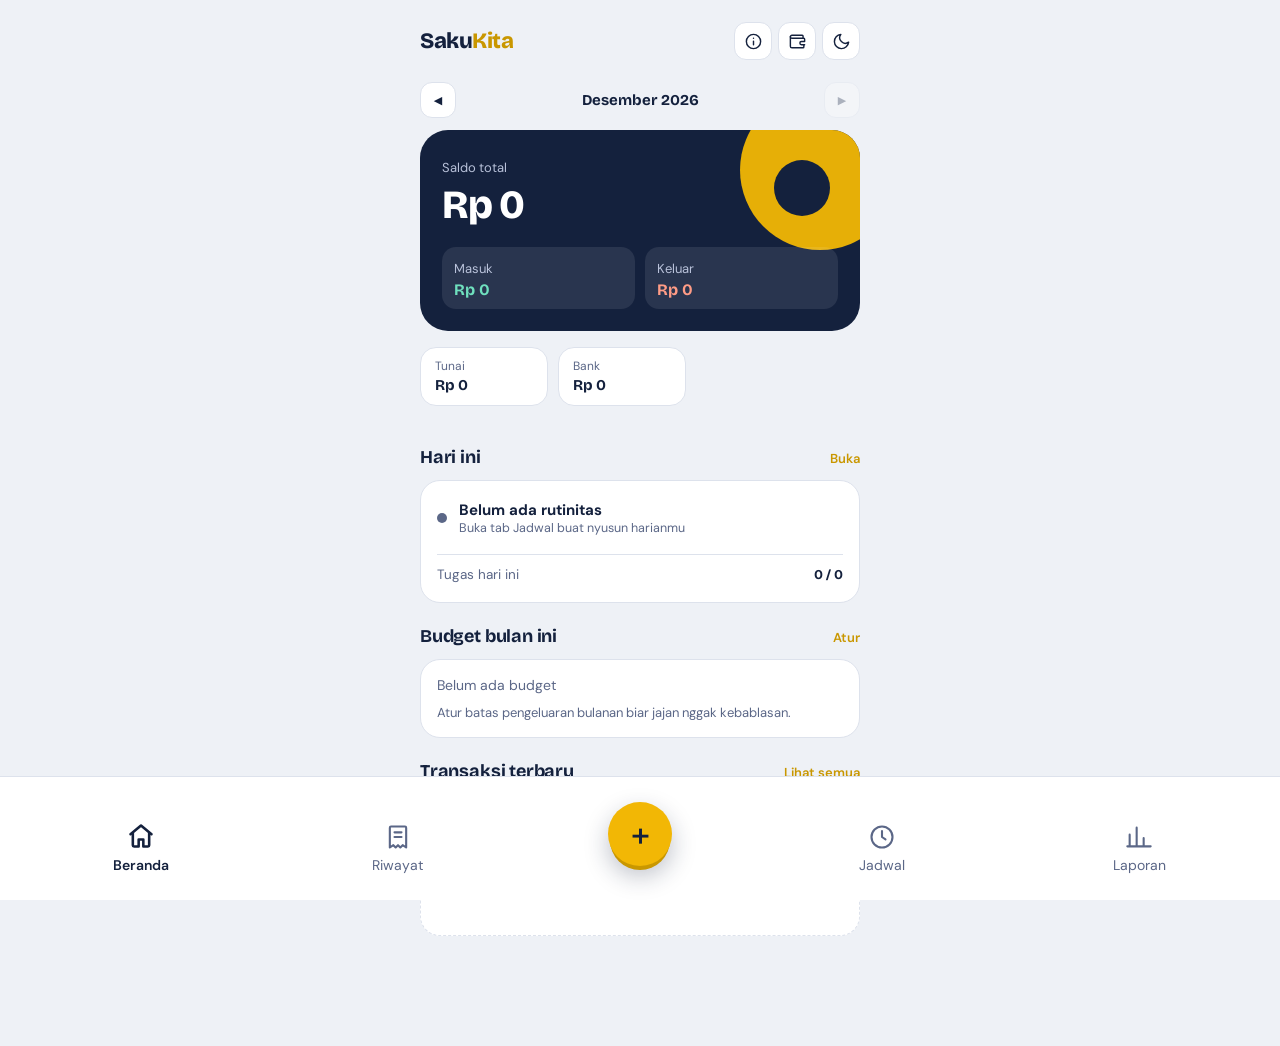
==== commit 6e3e58ff: "Update index.html" ====
--- a/index.html
+++ b/index.html
@@ -192,27 +192,113 @@
   .tpl-card b { display: block; font-family: var(--font-display); font-weight: 700; font-size: 16px; margin-bottom: 4px; }
   .tpl-card small { color: var(--ink-soft); font-size: 12.5px; line-height: 1.4; }
 
-  .nav { position: fixed; bottom: 0; left: 50%; transform: translateX(-50%); width: 100%; max-width: 480px; background: var(--card); border-top: 1px solid var(--line); display: flex; justify-content: space-around; align-items: center; padding: 6px 12px calc(6px + env(safe-area-inset-bottom)); min-height: 64px; z-index: 20; }
-.nav button { flex: 1; display: flex; flex-direction: column; align-items: center; justify-content: center; gap: 3px; font-size: 11.5px; color: var(--ink-soft); padding: 4px 2px; border-radius: 12px; }
-.nav button svg { width: 23px; height: 23px; fill: none; stroke: currentColor; stroke-width: 1.8; stroke-linecap: round; stroke-linejoin: round; transition: transform .15s; }
-.nav button.active { color: var(--ink); font-weight: 600; }
-.nav button.active svg { stroke-width: 2.2; transform: translateY(-1px); }
-.nav .spacer { flex: 1.1; }
-
-/* FAB nyatu dengan nav: ring warna nav + posisi pas di tengah garis atas */
+  .nav {
+  position: fixed;
+  bottom: 0;
+  left: 0;
+  width: 100%;
+  height: 124px;
+
+  background: var(--card);
+  border-top: 1px solid var(--line);
+
+  display: flex;
+  justify-content: space-around;
+  align-items: flex-end;
+
+  padding: 8px 12px calc(18px + env(safe-area-inset-bottom));
+
+  z-index: 20;
+  box-sizing: border-box;
+}
+
+.nav button {
+  flex: 1;
+  max-width: 110px;
+
+  display: flex;
+  flex-direction: column;
+  align-items: center;
+  justify-content: center;
+
+  gap: 5px;
+
+  font-size: 14px;
+  color: var(--ink-soft);
+
+  padding: 8px 4px;
+  border-radius: 12px;
+}
+
+.nav button svg {
+  width: 28px;
+  height: 28px;
+
+  fill: none;
+  stroke: currentColor;
+  stroke-width: 1.8;
+  stroke-linecap: round;
+  stroke-linejoin: round;
+
+  transition: transform .15s;
+}
+
+.nav button.active {
+  color: var(--ink);
+  font-weight: 600;
+}
+
+.nav button.active svg {
+  stroke-width: 2.2;
+  transform: translateY(-1px);
+}
+
+/* Ruang untuk tombol + */
+.nav .spacer {
+  flex: 0 0 80px;
+}
+
+
+/* =========================
+   FLOATING ACTION BUTTON
+   ========================= */
+
 .fab {
   position: fixed;
-  bottom: calc(64px + env(safe-area-inset-bottom) - 32px); /* setengah FAB nembus ke atas nav */
-  left: 50%; transform: translateX(-50%);
-  width: 60px; height: 60px; border-radius: 50%;
-  background: var(--gold); color: #14213D;
-  font-size: 32px; font-weight: 500;
-  display: grid; place-items: center;
-  border: 6px solid var(--paper);            /* ring = warna latar, bikin efek "lekukan" */
-  box-shadow: 0 6px 14px rgba(20,33,61,.28);
-  z-index: 30; transition: transform .12s;
+
+  left: 50%;
+  bottom: calc(34px + env(safe-area-inset-bottom));
+
+  transform: translateX(-50%);
+
+  width: 64px;
+  height: 64px;
+
+  border-radius: 50%;
+
+  background: var(--gold);
+  color: #14213D;
+
+  font-size: 34px;
+  font-weight: 500;
+
+  display: grid;
+  place-items: center;
+
+  box-shadow:
+    0 6px 0 -2px var(--gold-deep),
+    0 10px 24px rgba(20,33,61,.28);
+
+  z-index: 30;
+
+  transition:
+    transform .12s,
+    box-shadow .12s;
 }
-.fab:active { transform: translateX(-50%) scale(.94); }
+
+.fab:active {
+  transform: translateX(-50%) translateY(3px);
+}
 
   .overlay { position: fixed; inset: 0; background: rgba(12,20,36,.55); z-index: 40; display: none; align-items: flex-end; justify-content: center; }
   .overlay.open { display: flex; }
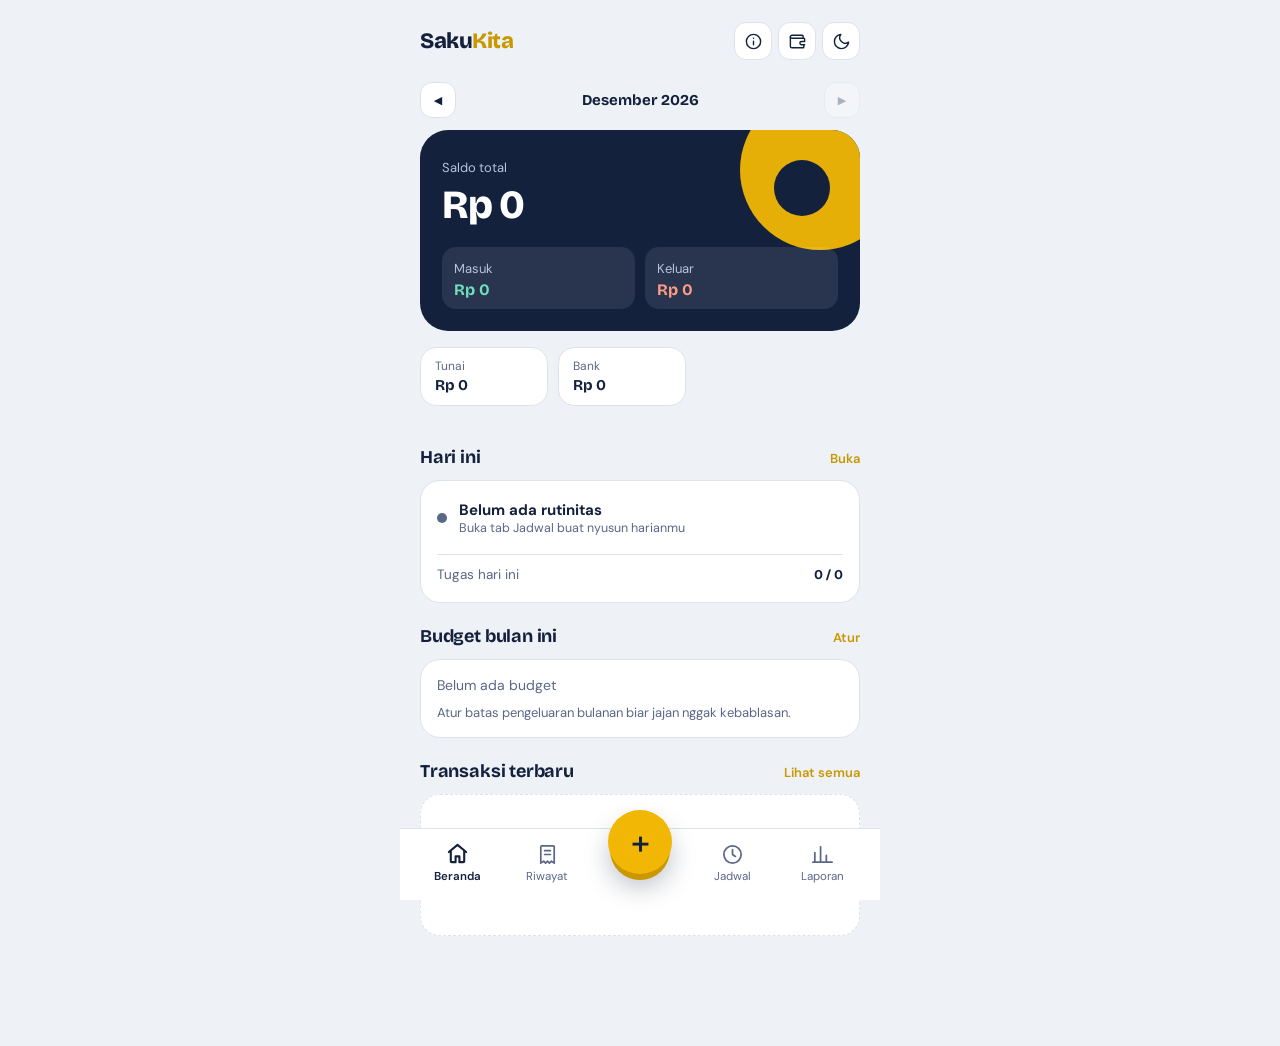
==== commit e038875f: "Update index.html" ====
--- a/index.html
+++ b/index.html
@@ -192,113 +192,14 @@
   .tpl-card b { display: block; font-family: var(--font-display); font-weight: 700; font-size: 16px; margin-bottom: 4px; }
   .tpl-card small { color: var(--ink-soft); font-size: 12.5px; line-height: 1.4; }
 
-  .nav {
-  position: fixed;
-  bottom: 0;
-  left: 0;
-  width: 100%;
-  height: 124px;
-
-  background: var(--card);
-  border-top: 1px solid var(--line);
-
-  display: flex;
-  justify-content: space-around;
-  align-items: flex-end;
-
-  padding: 8px 12px calc(18px + env(safe-area-inset-bottom));
-
-  z-index: 20;
-  box-sizing: border-box;
-}
-
-.nav button {
-  flex: 1;
-  max-width: 110px;
-
-  display: flex;
-  flex-direction: column;
-  align-items: center;
-  justify-content: center;
-
-  gap: 5px;
-
-  font-size: 14px;
-  color: var(--ink-soft);
-
-  padding: 8px 4px;
-  border-radius: 12px;
-}
-
-.nav button svg {
-  width: 28px;
-  height: 28px;
-
-  fill: none;
-  stroke: currentColor;
-  stroke-width: 1.8;
-  stroke-linecap: round;
-  stroke-linejoin: round;
-
-  transition: transform .15s;
-}
-
-.nav button.active {
-  color: var(--ink);
-  font-weight: 600;
-}
-
-.nav button.active svg {
-  stroke-width: 2.2;
-  transform: translateY(-1px);
-}
-
-/* Ruang untuk tombol + */
-.nav .spacer {
-  flex: 0 0 80px;
-}
-
-
-/* =========================
-   FLOATING ACTION BUTTON
-   ========================= */
-
-.fab {
-  position: fixed;
-
-  left: 50%;
-  bottom: calc(34px + env(safe-area-inset-bottom));
-
-  transform: translateX(-50%);
-
-  width: 64px;
-  height: 64px;
-
-  border-radius: 50%;
-
-  background: var(--gold);
-  color: #14213D;
-
-  font-size: 34px;
-  font-weight: 500;
-
-  display: grid;
-  place-items: center;
-
-  box-shadow:
-    0 6px 0 -2px var(--gold-deep),
-    0 10px 24px rgba(20,33,61,.28);
-
-  z-index: 30;
-
-  transition:
-    transform .12s,
-    box-shadow .12s;
-}
-
-.fab:active {
-  transform: translateX(-50%) translateY(3px);
-}
+  .nav { position: fixed; bottom: 0; left: 50%; transform: translateX(-50%); width: 100%; max-width: 480px; background: var(--card); border-top: 1px solid var(--line); display: flex; justify-content: space-around; padding: 8px 12px calc(10px + env(safe-area-inset-bottom)); z-index: 20; }
+  .nav button { flex: 1; display: flex; flex-direction: column; align-items: center; gap: 3px; font-size: 11.5px; color: var(--ink-soft); padding: 6px 2px; border-radius: 12px; }
+  .nav button svg { width: 23px; height: 23px; fill: none; stroke: currentColor; stroke-width: 1.8; stroke-linecap: round; stroke-linejoin: round; transition: transform .15s; }
+  .nav button.active { color: var(--ink); font-weight: 600; }
+  .nav button.active svg { stroke-width: 2.2; transform: translateY(-1px); }
+  .nav .spacer { flex: 1.1; }
+  .fab { position: fixed; bottom: calc(26px + env(safe-area-inset-bottom)); left: 50%; transform: translateX(-50%); width: 64px; height: 64px; border-radius: 50%; background: var(--gold); color: #14213D; font-size: 34px; font-weight: 500; display: grid; place-items: center; box-shadow: 0 8px 0 -2px var(--gold-deep), 0 14px 24px rgba(20,33,61,.25); z-index: 30; transition: transform .12s; }
+  .fab:active { transform: translateX(-50%) translateY(3px); }
 
   .overlay { position: fixed; inset: 0; background: rgba(12,20,36,.55); z-index: 40; display: none; align-items: flex-end; justify-content: center; }
   .overlay.open { display: flex; }
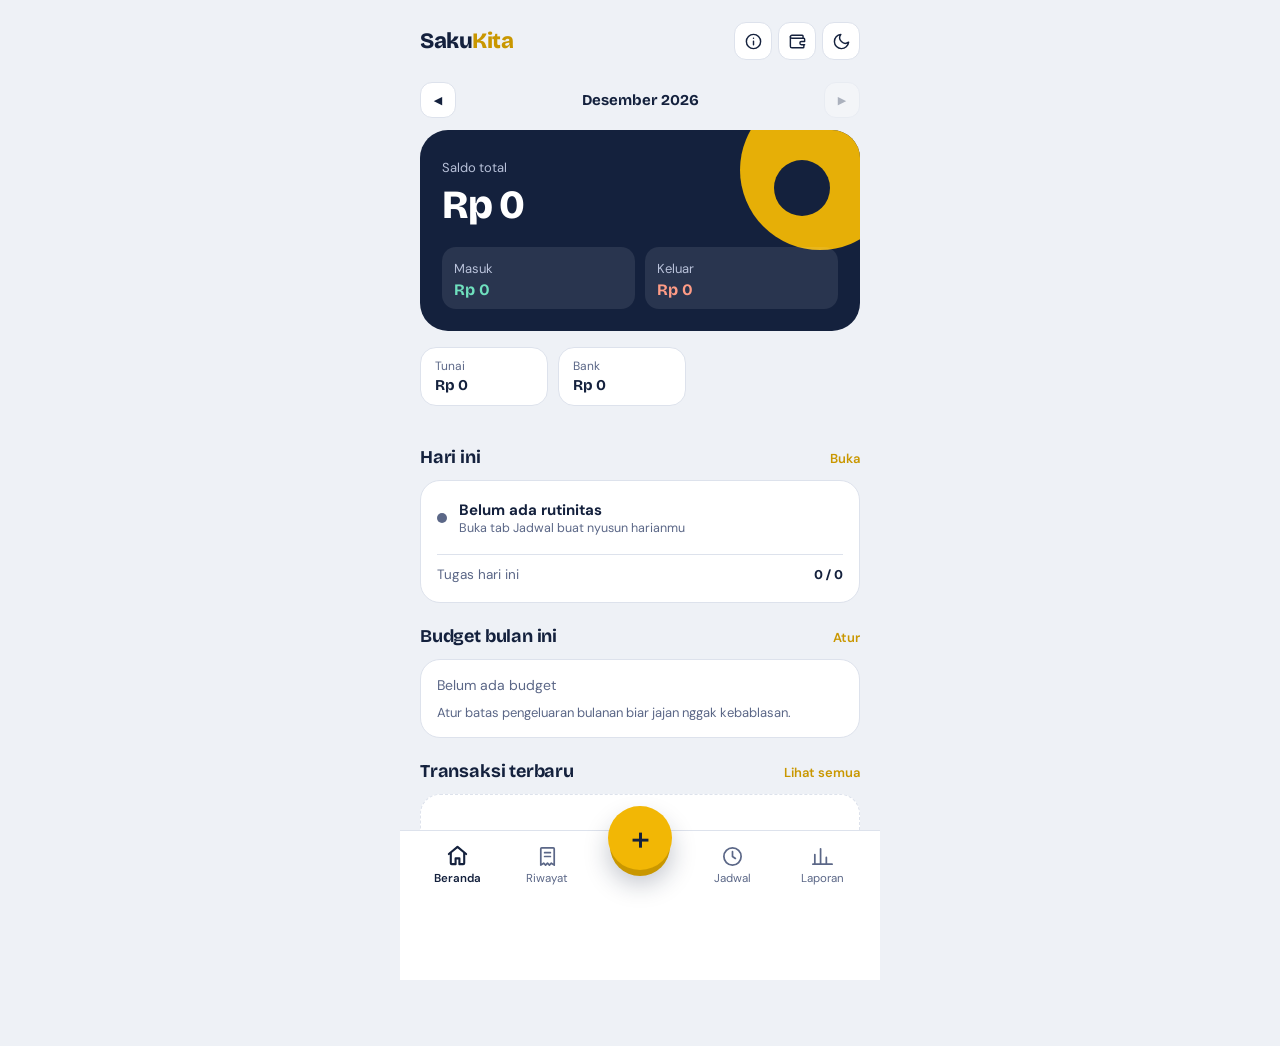
==== commit 2485e6d7: "Update index.html" ====
--- a/index.html
+++ b/index.html
@@ -21,13 +21,30 @@
     --line: #26324F; --gold: #F2B705; --gold-deep: #F2B705; --in: #4CC9A6; --out: #FF7A5E;
   }
   * { box-sizing: border-box; margin: 0; padding: 0; -webkit-tap-highlight-color: transparent; }
-  html, body { background: var(--paper); color: var(--ink); font-family: var(--font-body); }
-  body { min-height: 100vh; display: flex; justify-content: center; }
+
+  /* ===== ROOT & BODY: pakai dvh biar tidak kebablasan ===== */
+  html { background: var(--paper); }
+  body {
+    background: var(--paper);
+    color: var(--ink);
+    font-family: var(--font-body);
+    min-height: 100vh;
+    min-height: 100dvh;
+    display: flex;
+    justify-content: center;
+  }
   button { font: inherit; color: inherit; cursor: pointer; border: 0; background: none; }
   input, select { font: inherit; color: inherit; }
   :focus-visible { outline: 3px solid var(--gold); outline-offset: 2px; border-radius: 8px; }
 
-  .app { width: 100%; max-width: 480px; min-height: 100vh; position: relative; padding-bottom: 110px; }
+  .app {
+    width: 100%;
+    max-width: 480px;
+    min-height: 100vh;
+    min-height: 100dvh;
+    position: relative;
+    padding-bottom: calc(110px + env(safe-area-inset-bottom));
+  }
 
   .top { display: flex; justify-content: space-between; align-items: center; padding: 22px 20px 6px; gap: 10px; }
   .brand { font-family: var(--font-display); font-weight: 800; font-size: 22px; letter-spacing: -0.02em; }
@@ -192,13 +209,51 @@
   .tpl-card b { display: block; font-family: var(--font-display); font-weight: 700; font-size: 16px; margin-bottom: 4px; }
   .tpl-card small { color: var(--ink-soft); font-size: 12.5px; line-height: 1.4; }
 
-  .nav { position: fixed; bottom: 0; left: 50%; transform: translateX(-50%); width: 100%; max-width: 480px; background: var(--card); border-top: 1px solid var(--line); display: flex; justify-content: space-around; padding: 8px 12px calc(10px + env(safe-area-inset-bottom)); z-index: 20; }
+  /* ===== NAV: padding bawah sadar safe-area + penutup celah ===== */
+  .nav {
+    position: fixed;
+    bottom: 0;
+    left: 50%;
+    transform: translateX(-50%);
+    width: 100%;
+    max-width: 480px;
+    background: var(--card);
+    border-top: 1px solid var(--line);
+    display: flex;
+    justify-content: space-around;
+    padding: 8px 12px calc(8px + env(safe-area-inset-bottom));
+    z-index: 20;
+  }
+  /* penutup celah antara nav dan tepi bawah browser / gesture bar */
+  .nav::after {
+    content: "";
+    position: absolute;
+    left: 0; right: 0;
+    top: 100%;
+    height: 80px;
+    background: var(--card);
+    pointer-events: none;
+  }
   .nav button { flex: 1; display: flex; flex-direction: column; align-items: center; gap: 3px; font-size: 11.5px; color: var(--ink-soft); padding: 6px 2px; border-radius: 12px; }
   .nav button svg { width: 23px; height: 23px; fill: none; stroke: currentColor; stroke-width: 1.8; stroke-linecap: round; stroke-linejoin: round; transition: transform .15s; }
   .nav button.active { color: var(--ink); font-weight: 600; }
   .nav button.active svg { stroke-width: 2.2; transform: translateY(-1px); }
   .nav .spacer { flex: 1.1; }
-  .fab { position: fixed; bottom: calc(26px + env(safe-area-inset-bottom)); left: 50%; transform: translateX(-50%); width: 64px; height: 64px; border-radius: 50%; background: var(--gold); color: #14213D; font-size: 34px; font-weight: 500; display: grid; place-items: center; box-shadow: 0 8px 0 -2px var(--gold-deep), 0 14px 24px rgba(20,33,61,.25); z-index: 30; transition: transform .12s; }
+
+  .fab {
+    position: fixed;
+    bottom: calc(30px + env(safe-area-inset-bottom));
+    left: 50%;
+    transform: translateX(-50%);
+    width: 64px; height: 64px;
+    border-radius: 50%;
+    background: var(--gold); color: #14213D;
+    font-size: 34px; font-weight: 500;
+    display: grid; place-items: center;
+    box-shadow: 0 8px 0 -2px var(--gold-deep), 0 14px 24px rgba(20,33,61,.25);
+    z-index: 30;
+    transition: transform .12s;
+  }
   .fab:active { transform: translateX(-50%) translateY(3px); }
 
   .overlay { position: fixed; inset: 0; background: rgba(12,20,36,.55); z-index: 40; display: none; align-items: flex-end; justify-content: center; }
@@ -1464,17 +1519,17 @@
 
   function applyView(name, push) {
     if (!VIEWS.includes(name) || name === currentView) return;
-    viewScroll[currentView] = window.scrollY;      // simpan posisi scroll tab lama
+    viewScroll[currentView] = window.scrollY;
     currentView = name;
     VIEWS.forEach(v => $('view'+v).classList.toggle('hidden', v !== name));
     document.querySelectorAll('.nav button[data-view]')
       .forEach(b => b.classList.toggle('active', b.dataset.view === name));
-    window.scrollTo(0, viewScroll[name] || 0);     // balikin posisi scroll tab baru
+    window.scrollTo(0, viewScroll[name] || 0);
     if (push) history.pushState({ view: name }, '', '#' + name.toLowerCase());
   }
 
   function showView(name) {
-    if (name === currentView) {                     // klik tab yang sama = balik ke atas
+    if (name === currentView) {
       window.scrollTo({ top: 0, behavior: 'smooth' });
       return;
     }
@@ -1486,10 +1541,9 @@
   $('seeAll').addEventListener('click', () => showView('History'));
   $('goSchedule').addEventListener('click', () => showView('Schedule'));
 
-  // Tombol back HP/Android: pindah tab dulu, bukan langsung keluar app
   window.addEventListener('popstate', (e) => {
     const openSheet = document.querySelector('.overlay.open');
-    if (openSheet) {                                // kalau ada sheet kebuka, back = tutup sheet
+    if (openSheet) {
       openSheet.classList.remove('open');
       history.pushState({ view: currentView }, '', '#' + currentView.toLowerCase());
       return;
@@ -2148,7 +2202,6 @@
   load();
   applyTheme();
 
-  // Baca hash di URL (#home / #history / #schedule / #report) biar bisa di-bookmark
   const initHash = (location.hash || '').replace('#','').toLowerCase();
   const initView = VIEWS.find(v => v.toLowerCase() === initHash) || 'Home';
   currentView = initView;
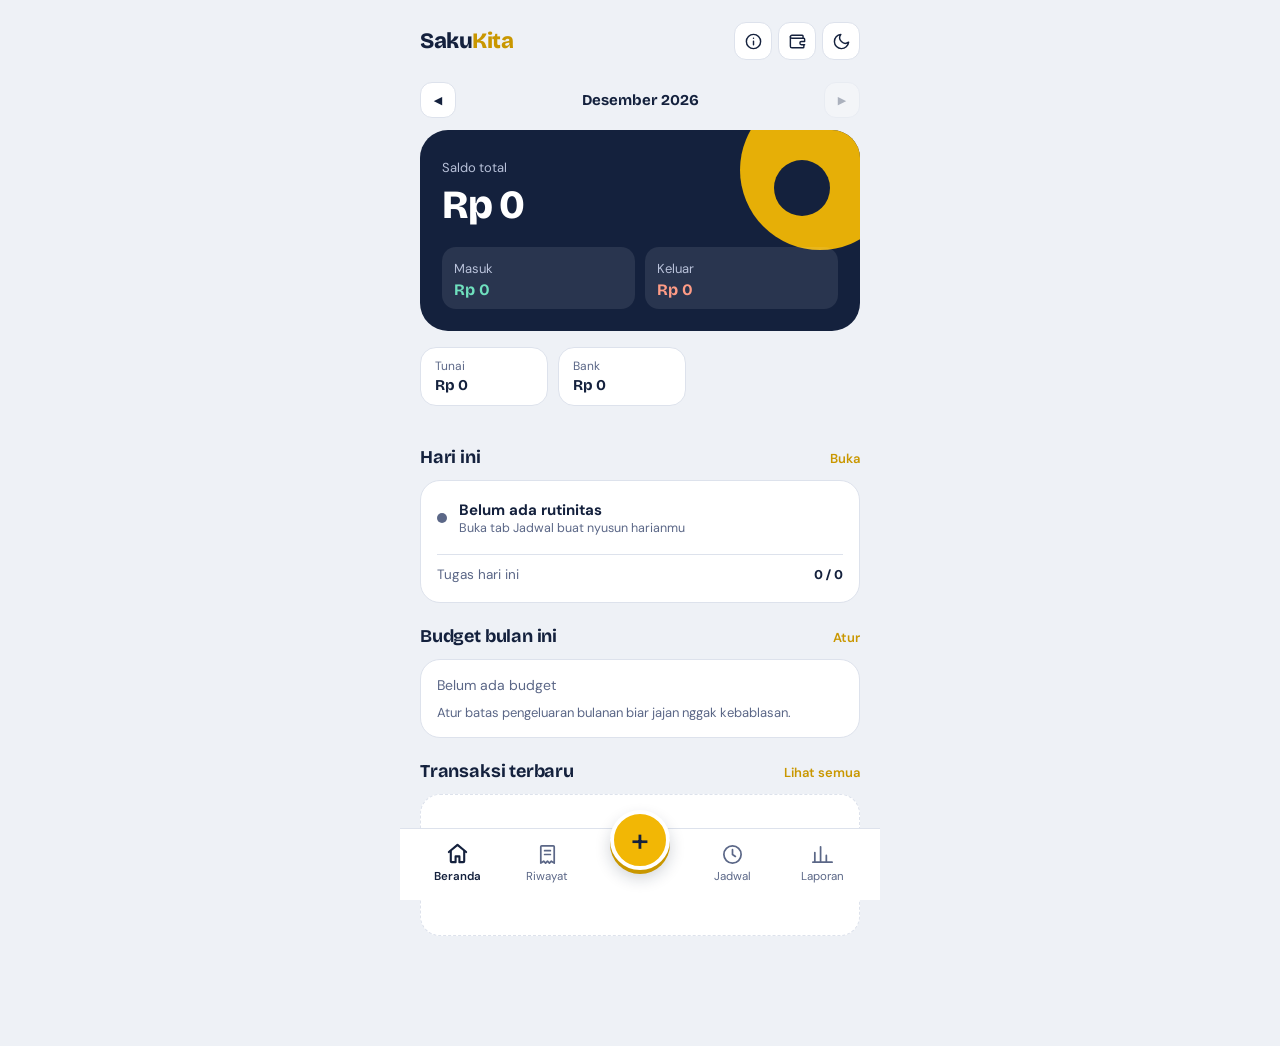
==== commit c9f1219f: "Update index.html" ====
--- a/index.html
+++ b/index.html
@@ -21,30 +21,13 @@
     --line: #26324F; --gold: #F2B705; --gold-deep: #F2B705; --in: #4CC9A6; --out: #FF7A5E;
   }
   * { box-sizing: border-box; margin: 0; padding: 0; -webkit-tap-highlight-color: transparent; }
-
-  /* ===== ROOT & BODY: pakai dvh biar tidak kebablasan ===== */
-  html { background: var(--paper); }
-  body {
-    background: var(--paper);
-    color: var(--ink);
-    font-family: var(--font-body);
-    min-height: 100vh;
-    min-height: 100dvh;
-    display: flex;
-    justify-content: center;
-  }
+  html, body { background: var(--paper); color: var(--ink); font-family: var(--font-body); }
+  body { min-height: 100vh; display: flex; justify-content: center; }
   button { font: inherit; color: inherit; cursor: pointer; border: 0; background: none; }
   input, select { font: inherit; color: inherit; }
   :focus-visible { outline: 3px solid var(--gold); outline-offset: 2px; border-radius: 8px; }
 
-  .app {
-    width: 100%;
-    max-width: 480px;
-    min-height: 100vh;
-    min-height: 100dvh;
-    position: relative;
-    padding-bottom: calc(110px + env(safe-area-inset-bottom));
-  }
+  .app { width: 100%; max-width: 480px; min-height: 100vh; position: relative; padding-bottom: 110px; }
 
   .top { display: flex; justify-content: space-between; align-items: center; padding: 22px 20px 6px; gap: 10px; }
   .brand { font-family: var(--font-display); font-weight: 800; font-size: 22px; letter-spacing: -0.02em; }
@@ -209,52 +192,54 @@
   .tpl-card b { display: block; font-family: var(--font-display); font-weight: 700; font-size: 16px; margin-bottom: 4px; }
   .tpl-card small { color: var(--ink-soft); font-size: 12.5px; line-height: 1.4; }
 
-  /* ===== NAV: padding bawah sadar safe-area + penutup celah ===== */
-  .nav {
-    position: fixed;
-    bottom: 0;
-    left: 50%;
-    transform: translateX(-50%);
-    width: 100%;
-    max-width: 480px;
-    background: var(--card);
-    border-top: 1px solid var(--line);
-    display: flex;
-    justify-content: space-around;
-    padding: 8px 12px calc(8px + env(safe-area-inset-bottom));
-    z-index: 20;
-  }
-  /* penutup celah antara nav dan tepi bawah browser / gesture bar */
-  .nav::after {
-    content: "";
-    position: absolute;
-    left: 0; right: 0;
-    top: 100%;
-    height: 80px;
-    background: var(--card);
-    pointer-events: none;
-  }
+  .nav { position: fixed; bottom: 0; left: 50%; transform: translateX(-50%); width: 100%; max-width: 480px; background: var(--card); border-top: 1px solid var(--line); display: flex; justify-content: space-around; padding: 8px 12px calc(10px + env(safe-area-inset-bottom)); z-index: 20; }
   .nav button { flex: 1; display: flex; flex-direction: column; align-items: center; gap: 3px; font-size: 11.5px; color: var(--ink-soft); padding: 6px 2px; border-radius: 12px; }
   .nav button svg { width: 23px; height: 23px; fill: none; stroke: currentColor; stroke-width: 1.8; stroke-linecap: round; stroke-linejoin: round; transition: transform .15s; }
   .nav button.active { color: var(--ink); font-weight: 600; }
   .nav button.active svg { stroke-width: 2.2; transform: translateY(-1px); }
   .nav .spacer { flex: 1.1; }
-
-  .fab {
-    position: fixed;
-    bottom: calc(30px + env(safe-area-inset-bottom));
-    left: 50%;
-    transform: translateX(-50%);
-    width: 64px; height: 64px;
-    border-radius: 50%;
-    background: var(--gold); color: #14213D;
-    font-size: 34px; font-weight: 500;
-    display: grid; place-items: center;
-    box-shadow: 0 8px 0 -2px var(--gold-deep), 0 14px 24px rgba(20,33,61,.25);
-    z-index: 30;
-    transition: transform .12s;
-  }
-  .fab:active { transform: translateX(-50%) translateY(3px); }
+.fab {
+  position: fixed;
+  /* Posisi di tengah navbar */
+  bottom: calc(30px + env(safe-area-inset-bottom));
+  left: 50%;
+  transform: translateX(-50%);
+  
+  /* KUNCI MATI UKURAN & BENTUK BULAT */
+  width: 60px !important;
+  height: 60px !important;
+  min-width: 60px !important;
+  min-height: 60px !important;
+  max-width: 60px !important;
+  max-height: 60px !important;
+  aspect-ratio: 1 / 1 !important; /* Memaksa rasio 1:1 */
+  border-radius: 50% !important;  /* Memaksa bulat sempurna */
+  padding: 0 !important;          /* Hapus padding bawaan browser */
+  margin: 0;
+  line-height: 1;                 /* Biar teks + gak nambah tinggi */
+  box-sizing: border-box;
+  
+  background: var(--gold);
+  color: #14213D;
+  font-size: 32px;
+  font-weight: 500;
+  
+  /* Supaya teks + pas di tengah */
+  display: flex;
+  align-items: center;
+  justify-content: center;
+  
+  /* Efek cutout (potongan) menyatu dengan navbar */
+  border: 4px solid var(--card);
+  box-shadow: 0 4px 0 0 var(--gold-deep), 0 8px 16px rgba(20,33,61,.2);
+  z-index: 30;
+  transition: transform .12s, box-shadow .12s;
+}
+
+.fab:active {
+  transform: translateX(-50%) translateY(2px);
+  box-shadow: 0 2px 0 0 var(--gold-deep), 0 4px 8px rgba(20,33,61,.2);
+}
 
   .overlay { position: fixed; inset: 0; background: rgba(12,20,36,.55); z-index: 40; display: none; align-items: flex-end; justify-content: center; }
   .overlay.open { display: flex; }
@@ -1519,17 +1504,17 @@
 
   function applyView(name, push) {
     if (!VIEWS.includes(name) || name === currentView) return;
-    viewScroll[currentView] = window.scrollY;
+    viewScroll[currentView] = window.scrollY;      // simpan posisi scroll tab lama
     currentView = name;
     VIEWS.forEach(v => $('view'+v).classList.toggle('hidden', v !== name));
     document.querySelectorAll('.nav button[data-view]')
       .forEach(b => b.classList.toggle('active', b.dataset.view === name));
-    window.scrollTo(0, viewScroll[name] || 0);
+    window.scrollTo(0, viewScroll[name] || 0);     // balikin posisi scroll tab baru
     if (push) history.pushState({ view: name }, '', '#' + name.toLowerCase());
   }
 
   function showView(name) {
-    if (name === currentView) {
+    if (name === currentView) {                     // klik tab yang sama = balik ke atas
       window.scrollTo({ top: 0, behavior: 'smooth' });
       return;
     }
@@ -1541,9 +1526,10 @@
   $('seeAll').addEventListener('click', () => showView('History'));
   $('goSchedule').addEventListener('click', () => showView('Schedule'));
 
+  // Tombol back HP/Android: pindah tab dulu, bukan langsung keluar app
   window.addEventListener('popstate', (e) => {
     const openSheet = document.querySelector('.overlay.open');
-    if (openSheet) {
+    if (openSheet) {                                // kalau ada sheet kebuka, back = tutup sheet
       openSheet.classList.remove('open');
       history.pushState({ view: currentView }, '', '#' + currentView.toLowerCase());
       return;
@@ -2202,6 +2188,7 @@
   load();
   applyTheme();
 
+  // Baca hash di URL (#home / #history / #schedule / #report) biar bisa di-bookmark
   const initHash = (location.hash || '').replace('#','').toLowerCase();
   const initView = VIEWS.find(v => v.toLowerCase() === initHash) || 'Home';
   currentView = initView;
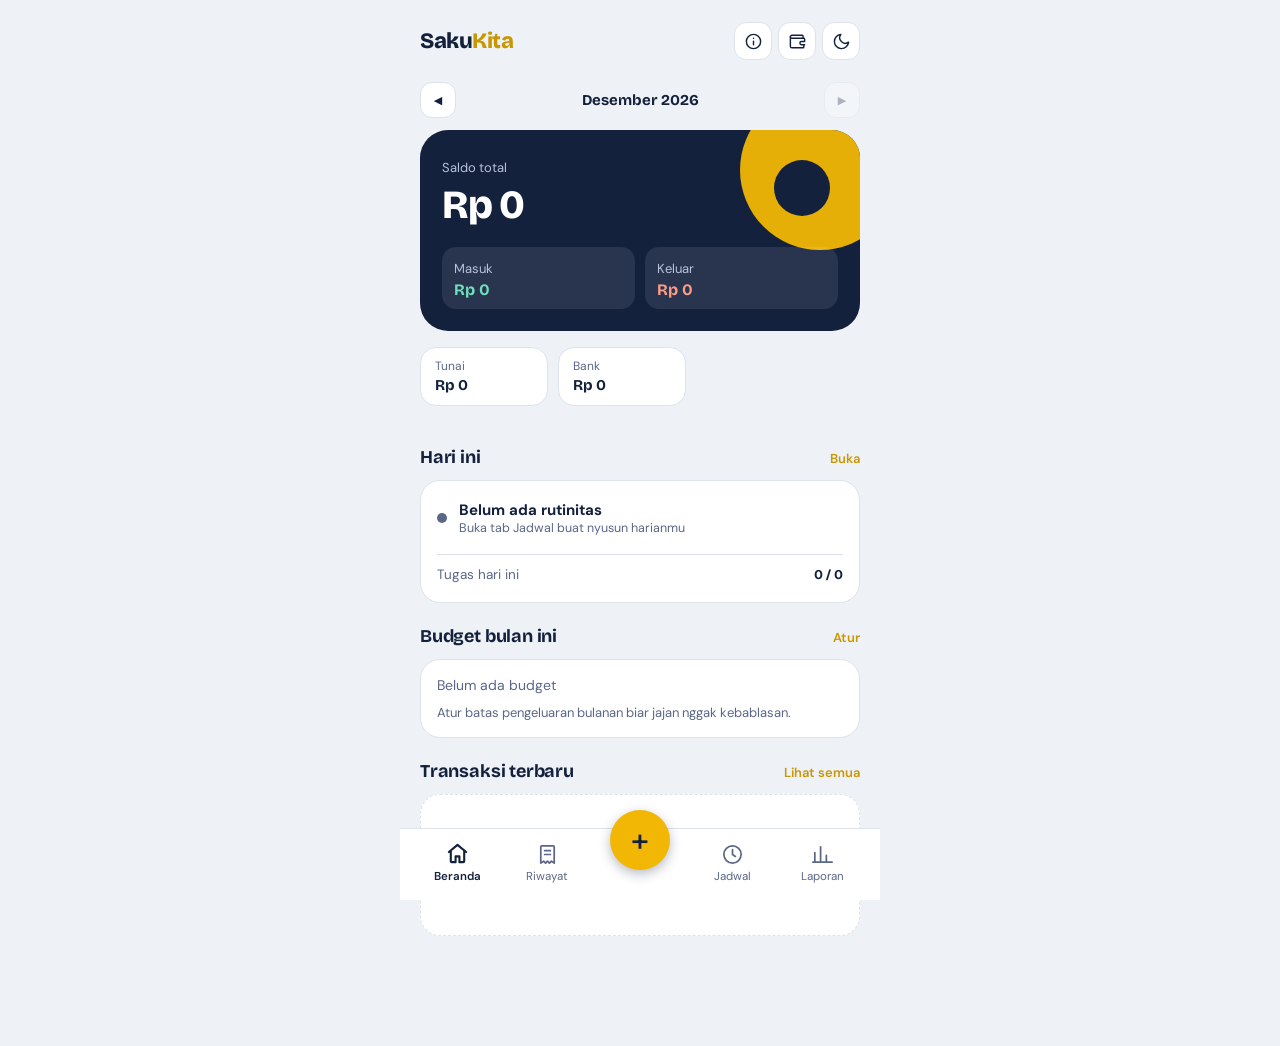
==== commit 253dde8d: "Update index.html" ====
--- a/index.html
+++ b/index.html
@@ -205,18 +205,18 @@
   left: 50%;
   transform: translateX(-50%);
   
-  /* KUNCI MATI UKURAN & BENTUK BULAT */
-  width: 60px !important;
-  height: 60px !important;
-  min-width: 60px !important;
-  min-height: 60px !important;
-  max-width: 60px !important;
-  max-height: 60px !important;
-  aspect-ratio: 1 / 1 !important; /* Memaksa rasio 1:1 */
-  border-radius: 50% !important;  /* Memaksa bulat sempurna */
-  padding: 0 !important;          /* Hapus padding bawaan browser */
+  /* Kunci ukuran & bentuk bulat */
+  width: 60px;
+  height: 60px;
+  aspect-ratio: 1 / 1;
+  min-width: 60px;
+  min-height: 60px;
+  max-width: 60px;
+  max-height: 60px;
+  border-radius: 50%;
+  padding: 0;
   margin: 0;
-  line-height: 1;                 /* Biar teks + gak nambah tinggi */
+  line-height: 1;
   box-sizing: border-box;
   
   background: var(--gold);
@@ -224,21 +224,22 @@
   font-size: 32px;
   font-weight: 500;
   
-  /* Supaya teks + pas di tengah */
+  /* Bikin teks + pas di tengah */
   display: flex;
   align-items: center;
   justify-content: center;
   
-  /* Efek cutout (potongan) menyatu dengan navbar */
-  border: 4px solid var(--card);
-  box-shadow: 0 4px 0 0 var(--gold-deep), 0 8px 16px rgba(20,33,61,.2);
+  /* HAPUS BORDER DAN BAYANGAN ANEH */
+  border: none; 
+  box-shadow: 0 4px 12px rgba(20, 33, 61, 0.3); /* Bayangan hitam halus biasa */
+  
   z-index: 30;
   transition: transform .12s, box-shadow .12s;
 }
 
 .fab:active {
   transform: translateX(-50%) translateY(2px);
-  box-shadow: 0 2px 0 0 var(--gold-deep), 0 4px 8px rgba(20,33,61,.2);
+  box-shadow: 0 2px 6px rgba(20, 33, 61, 0.3);
 }
 
   .overlay { position: fixed; inset: 0; background: rgba(12,20,36,.55); z-index: 40; display: none; align-items: flex-end; justify-content: center; }
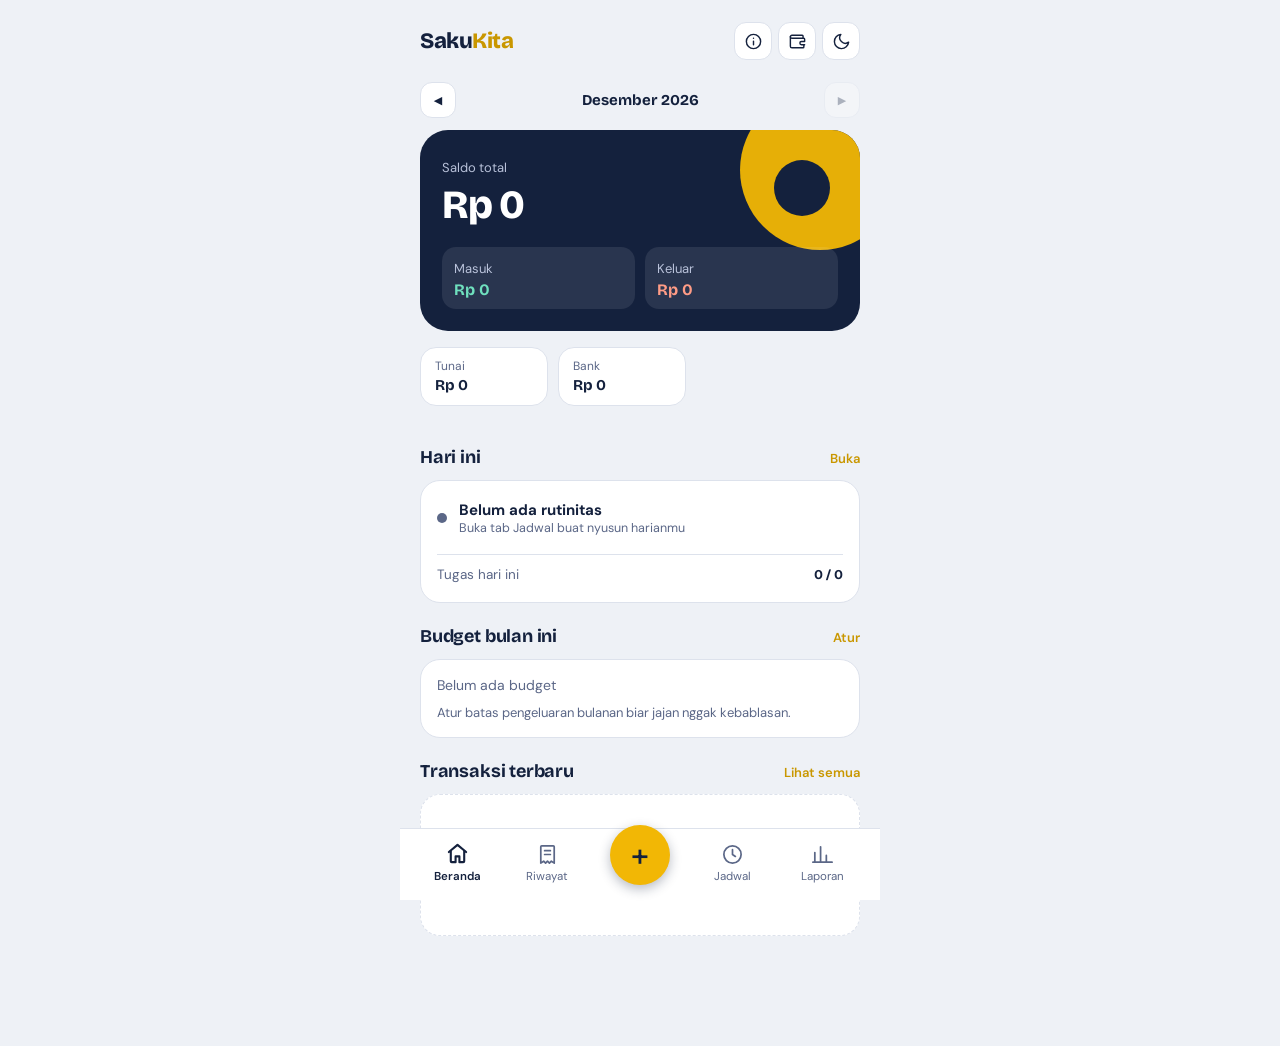
==== commit 9a969d59: "Update index.html" ====
--- a/index.html
+++ b/index.html
@@ -200,8 +200,8 @@
   .nav .spacer { flex: 1.1; }
 .fab {
   position: fixed;
-  /* Posisi di tengah navbar */
-  bottom: calc(30px + env(safe-area-inset-bottom));
+  /* KUNCI UTAMANYA DI SINI: Ubah angkanya jadi 15px atau 10px */
+  bottom: calc(15px + env(safe-area-inset-bottom)); 
   left: 50%;
   transform: translateX(-50%);
   
@@ -224,14 +224,12 @@
   font-size: 32px;
   font-weight: 500;
   
-  /* Bikin teks + pas di tengah */
   display: flex;
   align-items: center;
   justify-content: center;
   
-  /* HAPUS BORDER DAN BAYANGAN ANEH */
   border: none; 
-  box-shadow: 0 4px 12px rgba(20, 33, 61, 0.3); /* Bayangan hitam halus biasa */
+  box-shadow: 0 4px 12px rgba(20, 33, 61, 0.3);
   
   z-index: 30;
   transition: transform .12s, box-shadow .12s;
